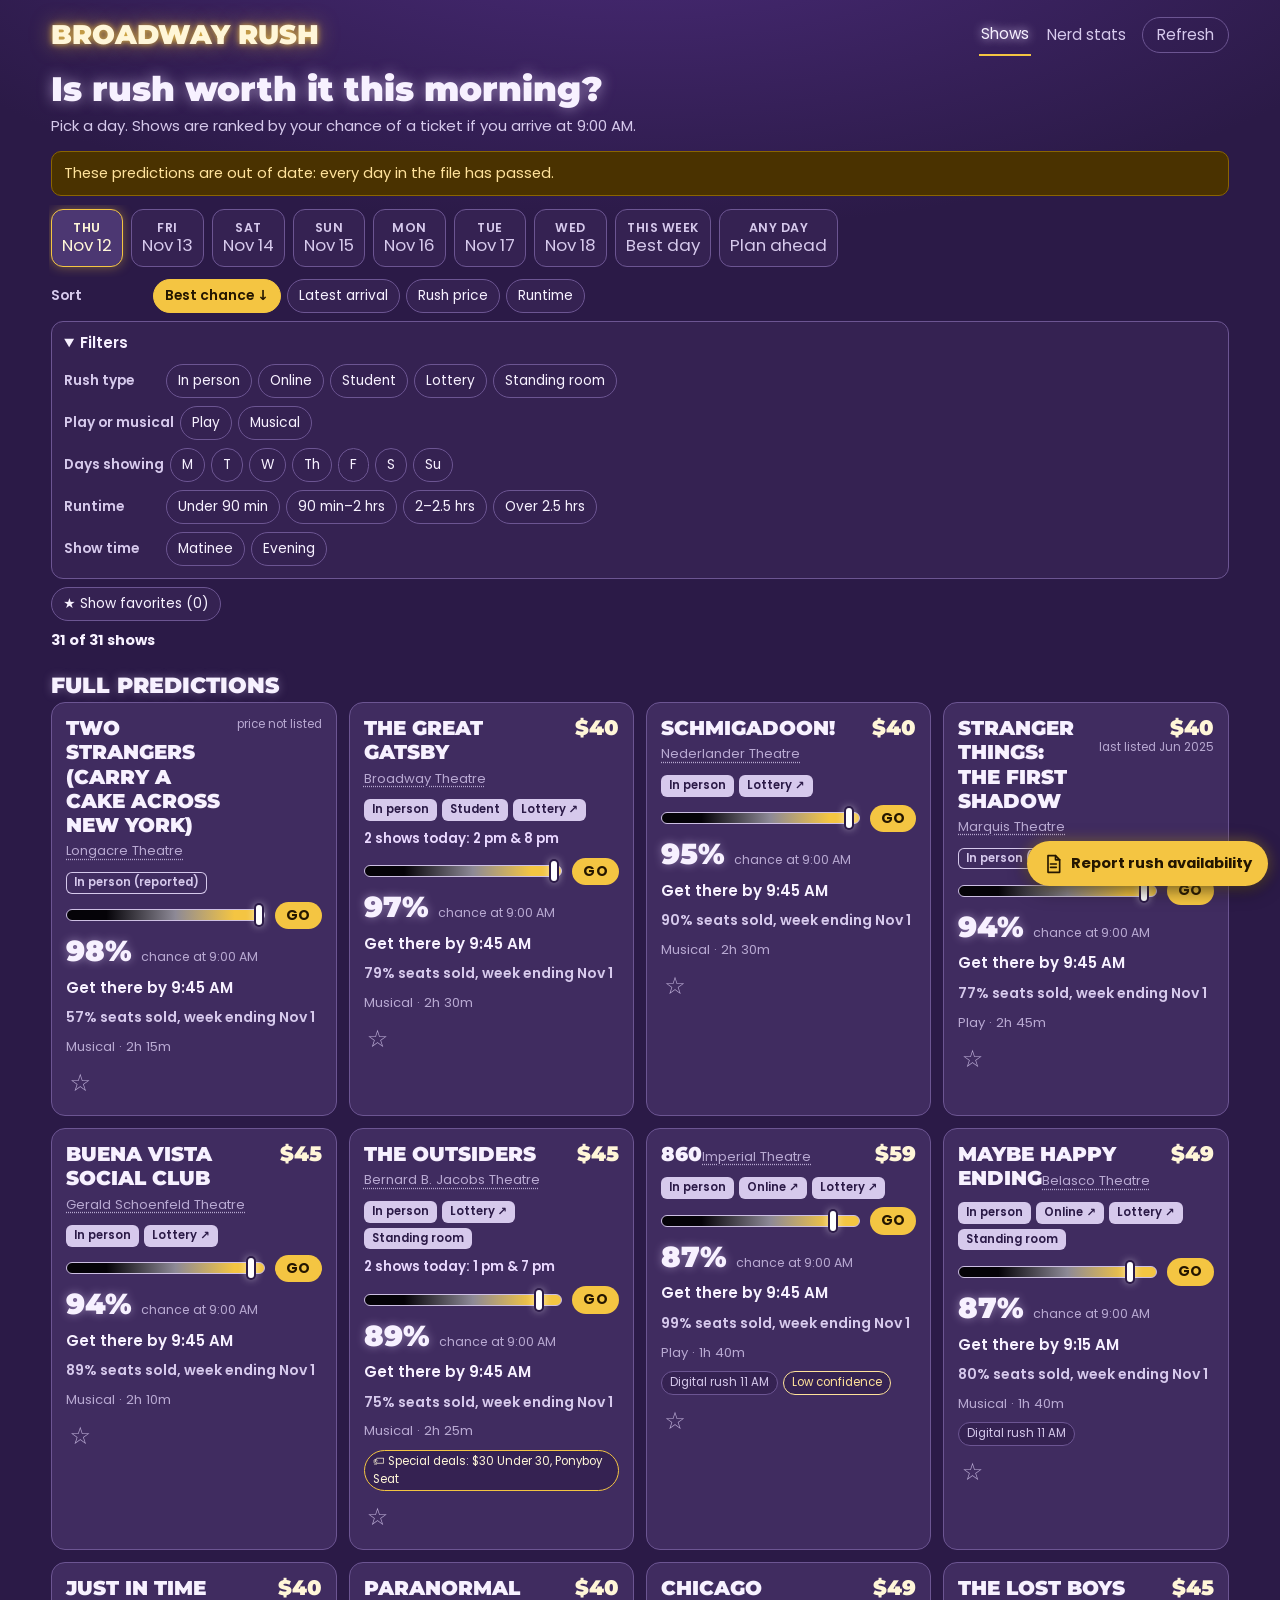
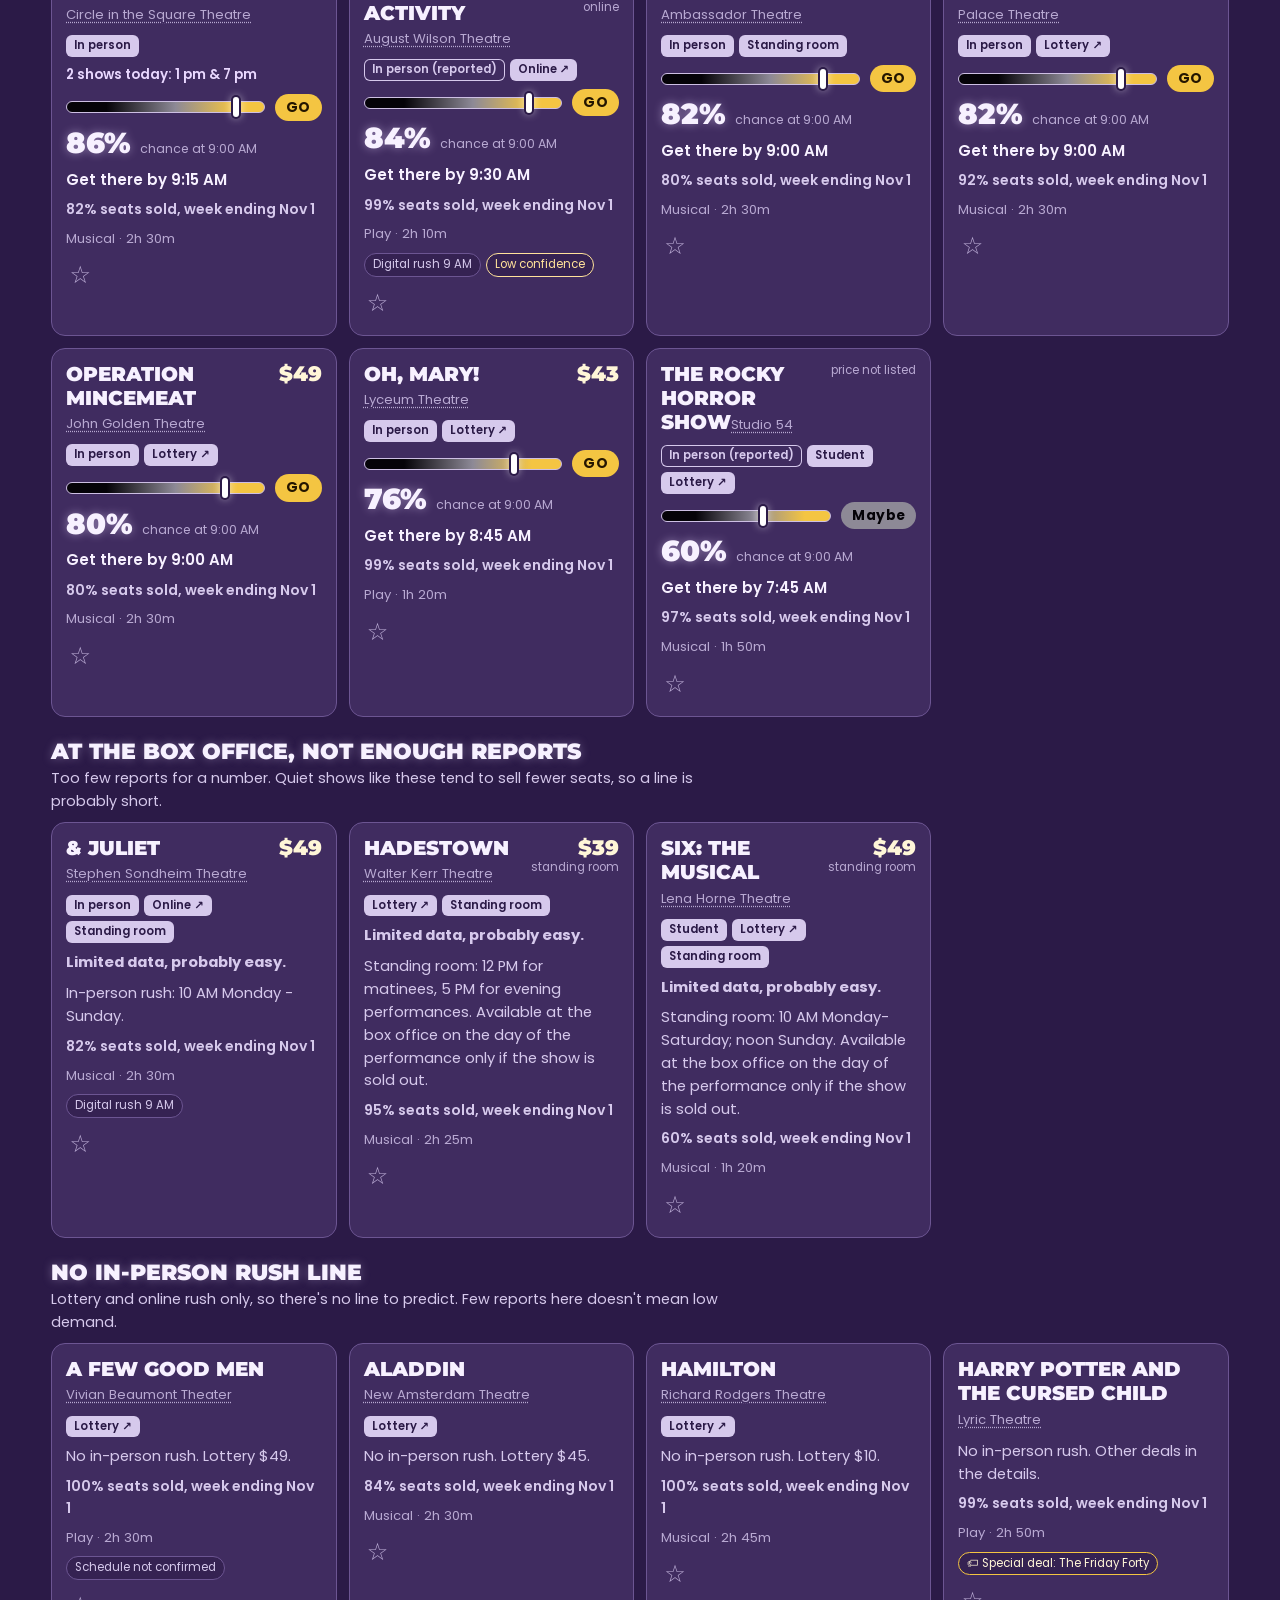
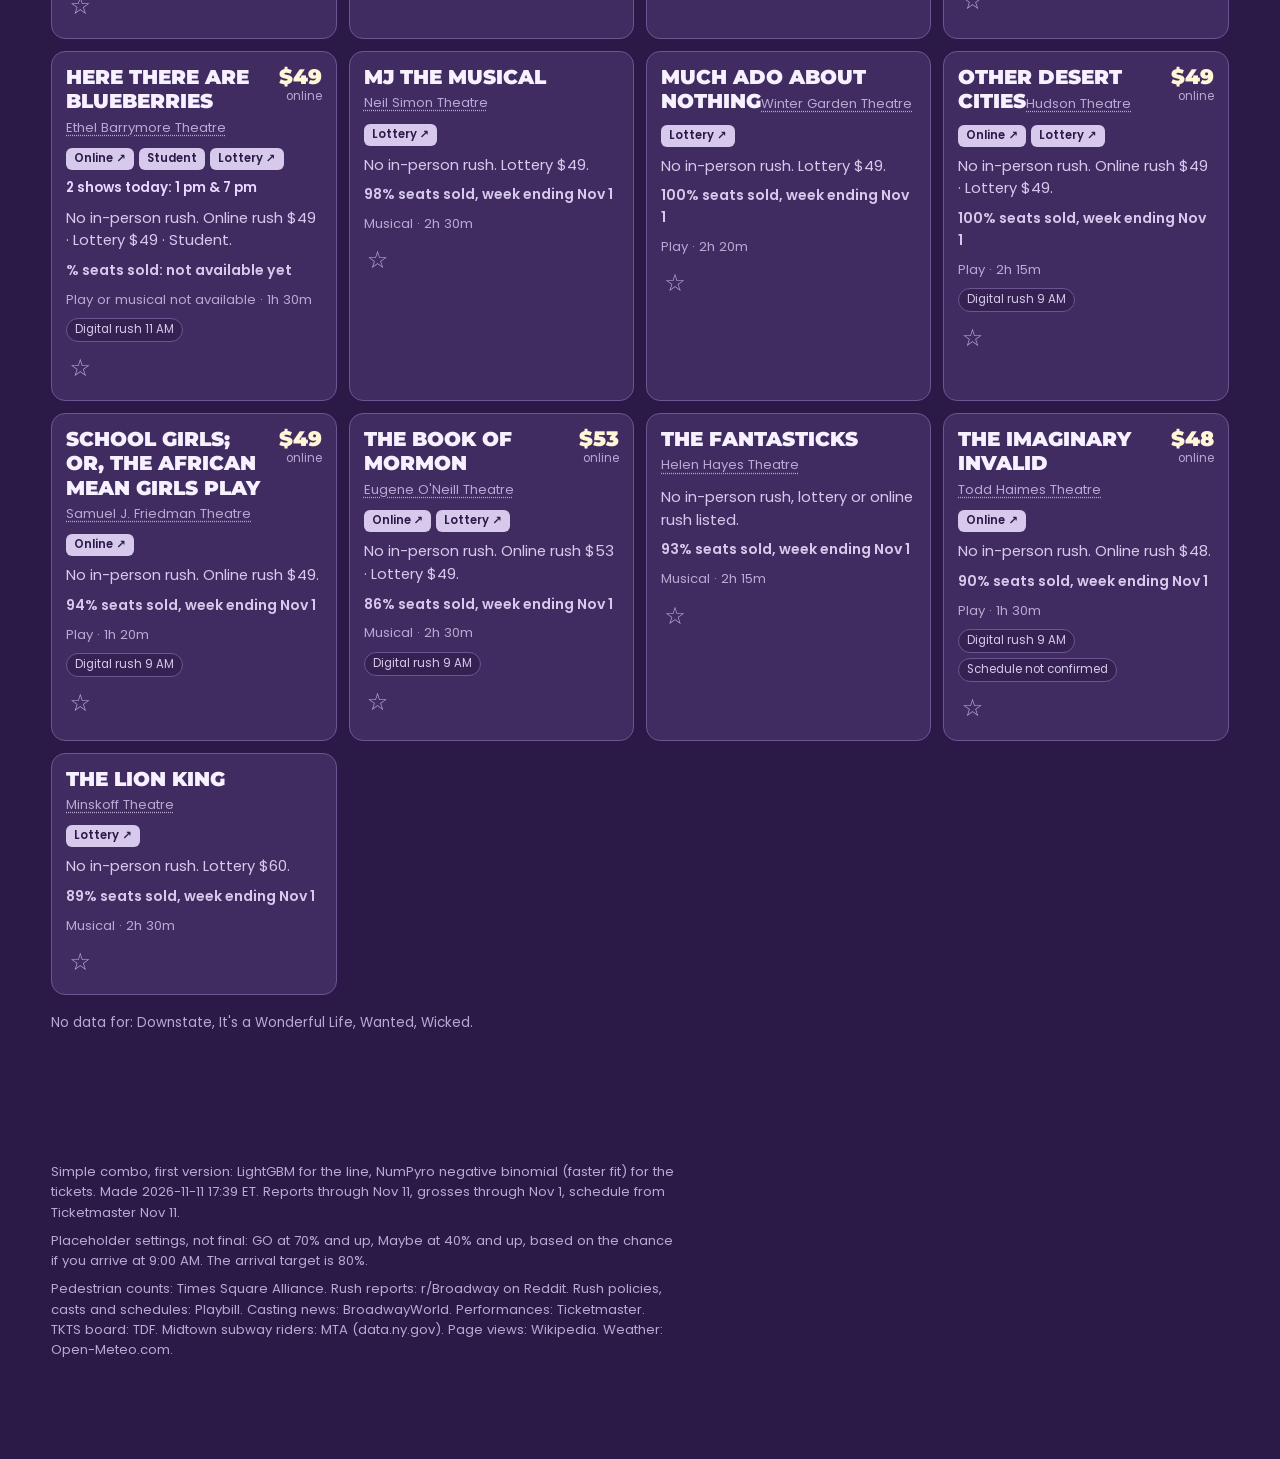
==== web/index.html @ 35b898cb "beginning final scrape (before submission)" ====
<!doctype html>
<html lang="en">
<head>
  <meta charset="utf-8">
  <meta name="viewport" content="width=device-width, initial-scale=1">
  <title>Broadway Rush</title>
  <meta name="description" content="Is it worth going to the box office this morning for rush, and which show gives you the best shot?">
  <meta name="theme-color" content="#1a0d2e">
  <link rel="icon" href="data:image/svg+xml,%3Csvg xmlns='http://www.w3.org/2000/svg' viewBox='0 0 32 32'%3E%3Crect width='32' height='32' rx='7' fill='%231a0d2e'/%3E%3Cpath d='M16 5l3.4 7 7.6 1-5.5 5.4 1.3 7.6-6.8-3.6L9.2 26l1.3-7.6L5 13l7.6-1z' fill='%23f4c542'/%3E%3C/svg%3E">
  <link rel="preconnect" href="https://fonts.googleapis.com">
  <link rel="preconnect" href="https://fonts.gstatic.com" crossorigin>
  <link rel="stylesheet" href="https://fonts.googleapis.com/css2?family=Montserrat:wght@900&family=Poppins:ital,wght@0,400;0,500;0,600;0,700;1,400&display=swap">
  <link rel="stylesheet" href="styles.css?v=20261112j">
</head>
<body>
  <header class="site-header">
    <a class="brand" href="#/">Broadway Rush</a>
    <nav class="site-nav" aria-label="Main">
      <a href="#/" data-nav="home">Shows</a>
      <a href="#/nerd-stats" data-nav="nerd-stats">Nerd stats</a>
      <button type="button" class="nav-button" id="open-refresh">Refresh</button>
    </nav>
  </header>

  <main id="app" tabindex="-1"><p class="loading">Loading predictions...</p></main>

  <footer class="site-footer" id="footer"></footer>

  <button type="button" class="report-fab" id="open-report">
    <svg viewBox="0 0 24 24" width="20" height="20" aria-hidden="true" fill="none" stroke="currentColor" stroke-width="2" stroke-linecap="round" stroke-linejoin="round"><path d="M6 2h9l5 5v15H6z"/><path d="M15 2v5h5"/><path d="M9 12h7M9 16h7"/></svg>
    <span>Report rush availability</span>
  </button>

  <dialog id="modal" aria-labelledby="modal-title"></dialog>
  <div class="tooltip" id="tooltip" role="status" hidden></div>
  <script src="app.js?v=20261117a"></script>
</body>
</html>
---- web/styles.css ----
/* Look: SPEC 2.4. Deep purple, glowing light text, at least 7/8 of the screen wide. Montserrat Black (weight 900, all caps,
   SPEC 2.8 N1) for the logo, headings, show names and big numbers; Poppins for everything else. */
:root {
  color-scheme: dark;
  --bg: #2b1a47;
  --bg-2: #352252;
  --card: #402c60;
  --card-2: #4c3772;
  --field: #221439;
  --line: #6c5592;
  --ink: #f7f1ff;
  --ink-2: #d6c9ec;
  --ink-3: #b8a9d2;
  --glow: #e9d8ff;
  --warm: #fff6d8;
  --gold: #f4c542;
  --gray: #8d8996;
  --black: #050308;
  --on-gold: #241600;
  --warn-bg: #4a3200;
  --warn-ink: #ffe29a;
  --warn-line: #8a6500;
  --series-1: #f0b829; /* brightened 2026-11-12 (was #b98a0c) */
  --series-2: #2f9fc0;
  --series-2-light: #6fc6de;
  --radius: 14px;
  --page-width: 92%; /* never under 7/8 of the screen */
  --font-display: Montserrat, "Arial Black", "Segoe UI Black", sans-serif;
  --font-body: Poppins, "Segoe UI", system-ui, -apple-system, sans-serif;
}

* { box-sizing: border-box; }
html { -webkit-text-size-adjust: 100%; }
body {
  margin: 0;
  background: radial-gradient(1200px 500px at 50% -120px, #4c2c7c 0%, var(--bg) 70%) no-repeat, var(--bg);
  color: var(--ink);
  font: 15px/1.55 var(--font-body);
  min-height: 100vh;
  overflow-x: hidden;
}
a { color: var(--glow); }
h1, h2, h3, h4 { font-family: var(--font-display); line-height: 1.15; margin: 0; font-weight: 900; letter-spacing: 0; text-transform: uppercase; color: var(--ink); }
/* Page headlines in sentence case (Rachel 2026-11-12); show names stay in caps. */
h1.sentence { text-transform: none; }
h1 { font-size: 2.1rem; text-shadow: 0 0 14px rgba(233, 216, 255, .55); }
h2 { font-size: 1.4rem; text-shadow: 0 0 10px rgba(233, 216, 255, .35); }
h3 { font-size: 1.12rem; }
h4 { font-size: .95rem; }
p { margin: 0 0 .6em; max-width: 78ch; }
button, input, select, textarea { font: inherit; }
:focus-visible { outline: 2px solid var(--gold); outline-offset: 2px; }

.site-header, main, .site-footer { width: var(--page-width); margin-left: auto; margin-right: auto; }
.site-header {
  display: flex; flex-wrap: wrap; align-items: center; justify-content: space-between; gap: 6px 16px;
  padding: 14px 0 10px;
}
.brand {
  font-family: var(--font-display); font-size: 1.7rem; font-weight: 900; letter-spacing: 0; text-transform: uppercase; line-height: 1;
  color: var(--warm); text-decoration: none;
  text-shadow: 0 0 6px rgba(244, 197, 66, .9), 0 0 20px rgba(244, 197, 66, .55);
}
.site-nav { display: flex; align-items: center; gap: 4px 14px; flex-wrap: wrap; }
.site-nav a { color: var(--ink-2); text-decoration: none; padding: 8px 2px; font-size: .95rem; }
.site-nav a[aria-current="page"] { color: var(--ink); text-shadow: 0 0 10px var(--glow); border-bottom: 2px solid var(--gold); }
.nav-button {
  background: transparent; color: var(--ink-2); border: 1px solid var(--line); border-radius: 999px; padding: 5px 14px; cursor: pointer;
  font-size: .95rem; min-height: 36px;
}
.nav-button:hover { color: var(--ink); border-color: var(--ink-3); }

main { padding: 4px 0 120px; }
main:focus { outline: none; }
.loading { color: var(--ink-2); padding: 40px 0; }
.lede { color: var(--ink-2); margin: 6px 0 14px; }

/* Day picker */
.day-picker { display: flex; gap: 8px; overflow-x: auto; padding: 4px 2px 10px; margin: 0 -2px; scrollbar-width: thin; }
.day-chip {
  flex: 0 0 auto; min-width: 66px; min-height: 58px; padding: 7px 10px; border-radius: 12px; cursor: pointer; text-align: center;
  background: var(--bg-2); color: var(--ink-2); border: 1px solid var(--line); line-height: 1.2;
}
.day-chip b { display: block; font-size: .78rem; font-weight: 600; letter-spacing: .04em; text-transform: uppercase; }
.day-chip span { font-size: 1.05rem; }
.day-chip:hover { border-color: var(--ink-3); }
.day-chip[aria-pressed="true"] { background: var(--card-2); color: var(--warm); border-color: var(--gold); box-shadow: 0 0 12px rgba(244, 197, 66, .4); }

/* Sort and filters */
.controls { display: grid; gap: 8px; margin: 2px 0 12px; }
.control-row { display: flex; flex-wrap: wrap; align-items: center; gap: 6px; }
.control-name { font-weight: 600; font-size: .86rem; color: var(--ink-2); min-width: 96px; }
.chip {
  border: 1px solid var(--line); background: var(--bg-2); color: var(--ink); border-radius: 999px; padding: 4px 11px; min-height: 34px; cursor: pointer; font-size: .86rem;
}
.chip:hover:not(:disabled) { border-color: var(--ink-3); }
.chip[aria-pressed="true"] { background: var(--gold); color: var(--on-gold); border-color: var(--gold); font-weight: 600; }
.chip:disabled { opacity: .55; cursor: not-allowed; border-style: dashed; }
.control-note { color: var(--ink-2); font-size: .8rem; }
.filters { background: var(--bg-2); border: 1px solid var(--line); border-radius: 12px; padding: 4px 12px; }
.filters summary { cursor: pointer; font-weight: 600; min-height: 34px; padding: 5px 0; color: var(--ink); }
.filters[open] summary { margin-bottom: 4px; }
.filter-body { display: grid; gap: 8px; padding-bottom: 8px; }
.filters .control-name, .filters .control-note { color: var(--ink-2); }
.result-line { display: flex; flex-wrap: wrap; align-items: center; gap: 4px 12px; color: var(--ink-2); font-size: .9rem; }
.result-line b { color: var(--ink); }
.clear-all { background: none; border: 0; color: var(--ink); text-decoration: underline; cursor: pointer; padding: 4px; min-height: 30px; font-size: .9rem; }
.toggle { display: inline-flex; align-items: center; gap: 8px; cursor: pointer; font-size: .92rem; color: var(--ink); min-height: 36px; }
.toggle input { width: 18px; height: 18px; accent-color: var(--gold); }

/* Tiles */
.group-title { margin: 22px 0 3px; }
.group-note { color: var(--ink-2); font-size: .9rem; margin: 0 0 10px; }
.tiles { display: grid; grid-template-columns: repeat(auto-fill, minmax(min(270px, 100%), 1fr)); gap: 12px; }
.tile {
  position: relative; display: flex; flex-direction: column; gap: 8px; padding: 14px; border-radius: var(--radius);
  background: var(--card); border: 1px solid var(--line); min-width: 0;
}
.tile:hover { border-color: var(--ink-3); background: var(--card-2); }
.tile-top { display: flex; justify-content: space-between; gap: 10px; align-items: flex-start; }
.tile-name { min-width: 0; }
.tile-link { color: var(--ink); text-decoration: none; font-family: var(--font-display); font-weight: 900; letter-spacing: 0; text-transform: uppercase; font-size: 1.22rem; line-height: 1.15; overflow-wrap: break-word; }
.tile-link::after { content: ""; position: absolute; inset: 0; border-radius: var(--radius); }
.tile-link:focus-visible { outline: none; }
.tile-link:focus-visible::after { outline: 2px solid var(--gold); outline-offset: 2px; }
.theater { display: block; color: var(--ink-3); font-size: .82rem; margin-top: 1px; }
.price { font-family: var(--font-display); font-weight: 900; letter-spacing: 0; text-transform: uppercase; color: var(--warm); white-space: nowrap; font-size: 1.3rem; line-height: 1.1; text-align: right; }
.price small { display: block; font-family: var(--font-body); letter-spacing: 0; text-transform: none; font-weight: 400; color: var(--ink-3); font-size: .72rem; line-height: 1.3; }
.fav {
  position: relative; z-index: 1; align-self: flex-start; background: none; border: 0; padding: 0 4px; margin-left: -4px;
  min-width: 36px; min-height: 36px; font-size: 1.5rem; line-height: 1; color: var(--ink-3); cursor: pointer;
}
.fav:hover { color: var(--warm); }
.fav[aria-pressed="true"] { color: var(--gold); }
.stats { display: flex; justify-content: space-between; gap: 10px; align-items: baseline; flex-wrap: wrap; }
.chance { font-family: var(--font-display); font-size: 1.8rem; line-height: 1; font-weight: 900; letter-spacing: 0; text-transform: uppercase; color: var(--ink); text-shadow: 0 0 10px rgba(233, 216, 255, .45); }
.chance small { font-family: var(--font-body); letter-spacing: 0; text-transform: none; font-size: .78rem; font-weight: 400; color: var(--ink-3); text-shadow: none; }
.arrival { font-weight: 600; color: var(--ink); }
.badges { display: flex; flex-wrap: wrap; gap: 5px; }
.badge { font-size: .72rem; padding: 2px 8px; border-radius: 999px; background: var(--bg-2); border: 1px solid var(--line); color: var(--ink-2); }
.badge.low { border-color: var(--warn-ink); color: var(--warn-ink); }
.rush-label { font-size: .72rem; font-weight: 600; padding: 2px 8px; border-radius: 6px; background: var(--ink-2); color: var(--bg); }
.rush-label.reported { background: transparent; color: var(--ink-2); box-shadow: inset 0 0 0 1px var(--ink-2); }
.simple-line { color: var(--ink-2); font-size: .92rem; }
.facts-line { color: var(--ink-3); font-size: .82rem; }
.seats { color: var(--ink-2); font-size: .88rem; font-weight: 600; }
.check-back { color: var(--ink-2); font-size: .88rem; font-style: italic; }

/* Links out: theater to Google Maps (N2), lottery and online rush (N4). They sit above the tile's whole-card link. */
.theater-link { position: relative; z-index: 1; color: var(--ink-3); text-decoration: underline dotted; text-underline-offset: 3px; align-self: flex-start; }
.theater-link:hover { color: var(--ink); text-decoration-style: solid; }
.tile .theater-link { display: inline-block; padding: 2px 0; }
.head-theater { color: inherit; }
a.rush-link { position: relative; z-index: 1; text-decoration: none; }
a.rush-link:hover { background: var(--warm); }
a.rush-link.reported:hover { background: var(--bg-2); }
.link-line { margin: 4px 0 0; font-size: .9rem; color: var(--ink-2); }
.out-link { color: var(--warm); font-weight: 600; }
/* Typical ticket crossed out next to the rush price (N3) */
/* Special deals (N10) and two-show days (N8) */
.badge.deal { border-color: var(--gold); color: var(--warm); }
.deal-row + .deal-row { margin-top: 10px; }
.two-show { font-size: .84rem; font-weight: 600; color: var(--glow); }
.two-show + .two-show { font-weight: 400; color: var(--ink-2); margin-top: -6px; }
.two-show-note { font-size: .84rem; color: var(--ink-2); margin: 4px 0 2px; }
.two-mark { font-size: .6rem; margin-left: 1px; }
.strip-day small.strip-two { color: var(--glow); font-size: .62rem; }
.showtime-section { margin-top: 18px; padding-top: 4px; border-top: 1px solid var(--line); }
.showtime-section:first-child { border-top: 0; }
.showtime-title { font-size: 1.6rem; margin: 14px 0 2px; color: var(--warm); text-shadow: 0 0 10px rgba(244, 197, 66, .45); }
.showtime-count { font-family: var(--font-body); font-weight: 400; text-transform: none; font-size: .9rem; color: var(--ink-3); text-shadow: none; }
.showtime-section h3.group-title { margin-top: 14px; }

/* High-profile stars (N5): label, leaving badge, Key appeals */
.badge.leaving { border-color: var(--gold); background: var(--warn-bg); color: var(--warn-ink); font-weight: 600; }
.appeal + .appeal { margin-top: 10px; }
.appeal-role { font-family: var(--font-body); font-weight: 400; text-transform: none; color: var(--ink-2); font-size: .9rem; }
.appeal.soon h3 { color: var(--warm); }
.appeal-soon { color: var(--warn-ink); font-weight: 600; font-size: .9rem; margin: 2px 0 0; }

/* Unusual box office opening (noon on Sundays): asterisk on the time, note under the picker (SPEC 2.2b) */
.open-mark { color: var(--gold); font-weight: 700; margin-left: 1px; }
.open-note { color: var(--ink-2); font-size: .86rem; margin: 0 0 10px; max-width: none; }
.open-note .open-mark { margin: 0; }

/* This week view (SPEC 2.2b) */
.strip-holder { margin: 2px 0 6px; }
.strip-title { font-size: 1.3rem; margin: 4px 0 6px; }
.week-strip { display: grid; grid-template-columns: repeat(7, minmax(0, 1fr)); gap: 6px; margin-bottom: 8px; }
.strip-day {
  display: grid; justify-items: center; gap: 1px; padding: 7px 2px 8px; border-radius: 12px; text-decoration: none; text-align: center; min-width: 0;
  background: var(--bg-2); color: var(--ink-2); border: 1px solid var(--line); line-height: 1.15;
}
.strip-day:hover { border-color: var(--ink-3); }
.strip-day b { font-size: .74rem; font-weight: 600; letter-spacing: .04em; text-transform: uppercase; color: var(--ink); }
.strip-date { font-size: .74rem; color: var(--ink-3); }
.strip-num { font-family: var(--font-display); font-weight: 900; text-transform: uppercase; font-size: 1.45rem; line-height: 1; color: var(--ink); margin-top: 2px; }
.strip-day small { font-size: .68rem; color: var(--ink-3); }
.strip-day.best { background: var(--card-2); border-color: var(--gold); box-shadow: 0 0 12px rgba(244, 197, 66, .4); }
.strip-day.best .strip-num { color: var(--warm); text-shadow: 0 0 10px rgba(244, 197, 66, .55); }
.strip-day.off { opacity: .55; }
.tiles.week-tiles { grid-template-columns: repeat(auto-fill, minmax(min(320px, 100%), 1fr)); }
.best-day { display: flex; flex-wrap: wrap; align-items: baseline; gap: 2px 8px; }
.best-label { font-size: .74rem; font-weight: 600; letter-spacing: .05em; text-transform: uppercase; color: var(--ink-3); }
.best-when { font-weight: 600; color: var(--warm); }
.week-row { position: relative; z-index: 1; display: grid; grid-template-columns: repeat(7, minmax(0, 1fr)); gap: 3px; }
.week-cell {
  display: grid; justify-items: center; gap: 1px; padding: 4px 0 5px; border-radius: 7px; text-decoration: none; min-width: 0;
  font-variant-numeric: tabular-nums; line-height: 1.15; border: 1px solid transparent;
}
.week-cell-day { font-size: .66rem; font-weight: 600; letter-spacing: .03em; text-transform: uppercase; }
.week-cell-val { font-size: .74rem; font-weight: 600; white-space: nowrap; }
.week-cell.dark, .week-cell.off { color: var(--ink-3); background: var(--bg-2); }
.week-cell.dark .week-cell-val, .week-cell.off .week-cell-val { font-weight: 400; }
.week-cell.tone-GO { background: var(--gold); color: var(--on-gold); }
.week-cell.tone-Maybe { background: var(--gray); color: var(--black); }
.week-cell.tone-Stay { background: var(--black); color: #fff; border-color: #cdbfe3; }
.week-cell .open-mark { color: inherit; }
.week-cell.best { outline: 2px solid var(--glow); outline-offset: 1px; box-shadow: 0 0 10px rgba(233, 216, 255, .6); }
a.week-cell:hover { filter: brightness(1.12); }

/* Worth-it bar: black to gray to gold, with a light outline so the black end shows on the dark purple */
.worth { display: flex; align-items: center; gap: 10px; }
.worth-track {
  position: relative; flex: 1; height: 12px; border-radius: 999px; border: 1px solid #cdbfe3; min-width: 60px;
  background: linear-gradient(90deg, var(--black) 0%, var(--black) 20%, var(--gray) 55%, var(--gold) 85%, var(--gold) 100%);
}
.worth-marker {
  position: absolute; top: -5px; width: 6px; height: 20px; margin-left: -3px; border-radius: 3px; background: #fff;
  box-shadow: 0 0 0 2px var(--bg), 0 0 10px #fff;
}
.verdict { font-weight: 700; font-size: .86rem; letter-spacing: .03em; padding: 2px 10px; border-radius: 999px; white-space: nowrap; border: 1px solid transparent; }
.verdict-GO { background: var(--gold); color: var(--on-gold); }
.verdict-Maybe { background: var(--gray); color: var(--black); }
.verdict-Stay { background: var(--black); color: #fff; border-color: #cdbfe3; }

/* Details */
.back { display: inline-block; padding: 8px 0; color: var(--ink-2); text-decoration: none; }
.back:hover { color: var(--ink); }
.detail-head { display: flex; justify-content: space-between; gap: 14px; align-items: flex-start; flex-wrap: wrap; margin-bottom: 12px; }
.detail-head .muted { color: var(--ink-2); }
.detail-grid { display: grid; grid-template-columns: minmax(0, 1fr); gap: 12px; }
@media (min-width: 860px) { .detail-grid { grid-template-columns: minmax(0, 3fr) minmax(0, 2fr); align-items: start; } }
.col { display: grid; gap: 12px; min-width: 0; }
.panel { background: var(--card); border: 1px solid var(--line); border-radius: var(--radius); padding: 16px; min-width: 0; }
.panel h2 { margin-bottom: 8px; }
.statement { font-size: 1.22rem; line-height: 1.4; margin: 0 0 8px; }
.statement b { font-family: var(--font-display); font-weight: 900; font-size: 1.08em; letter-spacing: 0; text-transform: uppercase; line-height: 1; color: var(--warm); text-shadow: 0 0 10px rgba(244, 197, 66, .55); }
.muted { color: var(--ink-3); font-size: .88rem; }
.link-button {
  background: var(--bg-2); color: var(--ink); border: 1px solid var(--line); border-radius: 10px; padding: 8px 14px; cursor: pointer; min-height: 40px;
}
.link-button:hover { border-color: var(--ink-3); }
.slider-wrap { margin-top: 10px; }
.slider-wrap input[type="range"] { width: 100%; accent-color: var(--gold); height: 32px; }
.reasons { margin: 4px 0 8px; padding-left: 20px; max-width: 78ch; }
.reasons li { margin: 3px 0; }
.not-available { color: var(--ink-3); font-style: italic; }
.fact-list { display: grid; grid-template-columns: max-content minmax(0, 1fr); gap: 3px 14px; margin: 0; }
.fact-list dt { color: var(--ink-3); font-size: .88rem; }
.fact-list dd { margin: 0; }

/* Charts and tables */
.chart { position: relative; width: 100%; }
.chart svg { display: block; width: 100%; overflow: visible; touch-action: pan-y; }
.chart text { fill: var(--ink-3); font-size: 12px; }
.chart .value-label { fill: var(--ink); font-weight: 600; }
.chart .axis-title { fill: var(--ink-2); font-size: 11.5px; font-weight: 500; }
.legend { display: flex; flex-wrap: wrap; gap: 4px 16px; font-size: .85rem; color: var(--ink-2); margin: 2px 0 8px; }
.legend i { display: inline-block; width: 18px; height: 0; border-top: 2px solid; vertical-align: middle; margin-right: 6px; }
.legend i.dot { width: 12px; height: 12px; border: 0; border-radius: 50%; vertical-align: -1px; }
.legend i.dot.rush { background: var(--gold); }
.legend i.dot.typical { background: transparent; box-shadow: inset 0 0 0 2px var(--series-2-light); }
.legend i.dot.bar-a { background: var(--series-1); border-radius: 3px; }
.legend i.dot.bar-gray { background: var(--gray); border-radius: 3px; }
.tooltip {
  position: fixed; z-index: 30; pointer-events: none; background: #0f0719; border: 1px solid var(--line); border-radius: 8px;
  padding: 7px 10px; font-size: .84rem; max-width: 240px; box-shadow: 0 6px 18px rgba(0, 0, 0, .5);
}
.tooltip strong { display: block; color: var(--ink); }
.tooltip .tip-row { color: var(--ink-3); }
.table-wrap { overflow-x: auto; margin-top: 8px; }
table { border-collapse: collapse; width: 100%; font-size: .9rem; }
th, td { padding: 7px 10px; border-bottom: 1px solid var(--line); text-align: right; white-space: nowrap; }
th:first-child, td:first-child { text-align: left; white-space: normal; min-width: 130px; }
thead th { color: var(--ink-3); font-weight: 600; font-size: .8rem; vertical-align: bottom; white-space: normal; }
td.best { font-weight: 700; color: var(--gold); }
details summary { cursor: pointer; color: var(--ink-2); min-height: 32px; padding: 4px 0; }

.stat-row { display: grid; grid-template-columns: repeat(auto-fit, minmax(150px, 1fr)); gap: 10px; margin: 8px 0; }
.stat { background: var(--bg-2); border-radius: 10px; padding: 10px 12px; min-width: 0; }
.stat b { display: block; font-family: var(--font-display); font-weight: 900; letter-spacing: 0; text-transform: uppercase; font-size: 1.6rem; line-height: 1.15; }
.stat span { color: var(--ink-3); font-size: .82rem; }
.accuracy-grid { display: grid; gap: 12px; margin-top: 12px; grid-template-columns: repeat(auto-fit, minmax(min(520px, 100%), 1fr)); align-items: start; }
.panel.wide { grid-column: 1 / -1; }
.panel h3 { margin-bottom: 6px; }
.panel h4 { margin: 12px 0 2px; }
.numbers { margin-top: 6px; }

/* Nerd stats */
.ns-nav { position: sticky; top: 0; z-index: 10; display: flex; gap: 6px; overflow-x: auto; padding: 8px 0; background: var(--bg); scrollbar-width: thin; }
.ns-nav .chip { flex: 0 0 auto; }
.ns-section { margin-top: 26px; scroll-margin-top: 58px; }
.ns-section > .lede { margin-bottom: 0; }
.ns-section .accuracy-grid { display: flex; flex-direction: column; align-items: stretch; gap: 8px; margin-top: 10px; max-width: 900px; }
/* FAQ-style charts (2026-11-12): one closed question per row; click to open. */
.faq { padding: 0; }
.faq > summary { list-style: none; cursor: pointer; display: flex; align-items: center; justify-content: space-between; gap: 12px; padding: 14px 16px; min-height: 48px; }
.faq > summary::-webkit-details-marker { display: none; }
.faq > summary h3 { margin: 0; font-size: 1rem; }
.faq > summary::after { content: "+"; font: 400 1.5rem/1 var(--font-body); color: var(--gold); flex: 0 0 auto; }
.faq > summary::after { transition: transform .15s; }
.faq[open] > summary::after { transform: rotate(45deg); }
.faq > summary:hover { background: var(--card-2); border-radius: var(--radius); }
.faq[open] > summary:hover { border-radius: var(--radius) var(--radius) 0 0; }
.faq > summary:focus-visible { outline: 2px solid var(--gold); outline-offset: 2px; border-radius: var(--radius); }
.faq-body { padding: 0 16px 16px; max-width: 900px; }
.ns-section .accuracy-grid > .panel { margin-bottom: 0; }
.ns-section .accuracy-grid > .panel.wide { column-span: all; }

/* Bars made of plain elements */
.bars { display: grid; gap: 7px; margin-top: 4px; }
.bar-row { display: grid; grid-template-columns: minmax(0, 38%) minmax(0, 1fr) 3.4em; gap: 8px; align-items: center; }
.bar-label { font-size: .84rem; line-height: 1.25; min-width: 0; overflow-wrap: anywhere; }
.bar-label small { display: block; color: var(--ink-3); font-size: .74rem; }
.show-name { font-family: var(--font-display); font-weight: 900; font-size: .84rem; letter-spacing: 0; text-transform: uppercase; line-height: 1.15; }
.bar-track { position: relative; height: 12px; }
.bar-track i { display: block; height: 100%; border-radius: 0 4px 4px 0; background: var(--series-1); }
.tone-gold .bar-track i { background: var(--gold); }
.tone-gray .bar-track i { background: var(--gray); }
.bar-track.has-ref::after { content: ""; position: absolute; left: var(--ref); top: -4px; bottom: -4px; border-left: 1px dotted var(--ink-2); }
.bar-label.show-name, .dumb-row .show-name { font-size: .74rem; overflow-wrap: normal; word-break: normal; hyphens: manual; }
.bar-value { text-align: right; font-size: .84rem; font-weight: 600; font-variant-numeric: tabular-nums; }

/* Show page: busiest days */
.day-bars { display: grid; grid-template-columns: repeat(7, minmax(0, 1fr)); gap: 6px; margin-top: 6px; }
.day-bar { display: grid; grid-template-rows: auto 90px auto; justify-items: center; gap: 4px; min-width: 0; }
.day-val { font-size: .84rem; font-weight: 600; }
.day-track { position: relative; width: 100%; max-width: 34px; height: 90px; }
.day-track i { position: absolute; left: 0; right: 0; bottom: 0; background: var(--gray); border-radius: 4px 4px 0 0; }
.day-name { font-size: .76rem; color: var(--ink-3); }
.day-bar.picked .day-track i { background: var(--gold); box-shadow: 0 0 10px rgba(244, 197, 66, .5); }
.day-bar.picked .day-val, .day-bar.picked .day-name { color: var(--warm); font-weight: 700; }

/* Show-by-day grid. One hue: the brighter the gold, the longer the line. */
.heat { table-layout: fixed; min-width: 300px; }
.heat th, .heat td { padding: 0; text-align: center; border: 2px solid var(--card); white-space: normal; }
.heat thead th { padding: 2px 0 4px; }
.heat th:first-child { width: 36%; min-width: 0; text-align: left; padding: 3px 6px 3px 0; }
.heat tbody th { color: var(--ink); }
.heat td { height: 30px; font-size: .84rem; font-weight: 600; font-variant-numeric: tabular-nums; border-radius: 6px; }
.heat td:first-child { min-width: 0; }
.heat-0 { color: var(--ink-3); background: transparent; }
.heat td.heat-0 { font-weight: 400; }
.heat-1 { background: color-mix(in srgb, var(--gold) 10%, var(--card)); color: var(--ink); }
.heat-2 { background: color-mix(in srgb, var(--gold) 24%, var(--card)); color: var(--ink); }
.heat-3 { background: color-mix(in srgb, var(--gold) 40%, var(--card)); color: var(--ink); }
.heat-4 { background: color-mix(in srgb, var(--gold) 66%, var(--card)); color: var(--on-gold); }
.heat-5 { background: var(--gold); color: var(--on-gold); }
.heat-key { display: flex; flex-wrap: wrap; gap: 4px 12px; font-size: .8rem; color: var(--ink-2); margin: 2px 0 6px; }
.heat-key i { display: inline-block; width: 16px; height: 12px; border-radius: 3px; margin-right: 5px; vertical-align: -1px; }

/* Model vs. ground truth */
.method-toggle { margin: 2px 0 8px; }
.browse-filters { margin-top: 8px; gap: 8px 14px; }
.ns-select { display: inline-flex; align-items: center; gap: 6px; font-size: .84rem; color: var(--ink-2); }
.ns-select select { max-width: 210px; min-height: 36px; padding: 4px 8px; border-radius: 8px; border: 1px solid var(--line); background: var(--field); color: var(--ink); }
.browse-count { margin: 8px 0 0; }
.browse td { font-variant-numeric: tabular-nums; white-space: normal; vertical-align: top; padding: 7px 6px; }
.browse th { padding: 7px 6px; }
.browse td:first-child { min-width: 0; }
.browse th:first-child { min-width: 0; }
.browse small { display: block; color: var(--ink-3); font-size: .74rem; line-height: 1.3; }
.browse .show-name { display: block; }
.browse-more { margin-top: 10px; }

/* Rush price against typical ticket */
.dumbbells { display: grid; gap: 5px; margin-top: 4px; }
.dumb-row { display: grid; grid-template-columns: minmax(0, 36%) minmax(0, 1fr) 3.1em; gap: 10px; align-items: center; }
.dumb-head { color: var(--ink-3); font-size: .74rem; }
.dumb-axis { position: relative; height: 16px; }
.dumb-axis span { position: absolute; transform: translateX(-50%); }
.dumb-axis span:first-child { transform: none; }
.dumb-save { text-align: right; font-size: .84rem; font-weight: 600; }
.dumb-head .dumb-save { font-size: .74rem; font-weight: 400; }
.dumb-track { position: relative; height: 16px; }
.dumb-link { position: absolute; top: 7px; height: 2px; background: var(--line); }
.dumb-dot { position: absolute; top: 3px; width: 10px; height: 10px; margin-left: -5px; border-radius: 50%; }
.dumb-dot.rush { background: var(--gold); }
.dumb-dot.typical { background: var(--card); box-shadow: inset 0 0 0 2px var(--series-2-light); }

.notice { background: var(--warn-bg); color: var(--warn-ink); border: 1px solid var(--warn-line); border-radius: 10px; padding: 10px 12px; font-size: .92rem; max-width: none; }
.notice.strong { font-weight: 700; }
.empty { color: var(--ink-2); padding: 18px; background: var(--card); border-radius: var(--radius); border: 1px dashed var(--line); max-width: none; }

.site-footer { padding: 0 0 90px; color: var(--ink-3); font-size: .82rem; }

/* Floating report button */
.report-fab {
  position: fixed; right: 12px; bottom: 14px; z-index: 20; display: inline-flex; align-items: center; gap: 8px;
  background: var(--gold); color: var(--on-gold); border: 0; border-radius: 999px; padding: 11px 16px; font-weight: 700; font-size: .92rem; cursor: pointer;
  box-shadow: 0 4px 18px rgba(0, 0, 0, .55), 0 0 14px rgba(244, 197, 66, .45); min-height: 44px;
}
.report-fab:hover { background: #ffd65f; }

/* Forms in the modal */
dialog {
  width: min(560px, calc(100vw - 24px)); max-height: calc(100dvh - 24px); padding: 0; color: var(--ink); background: var(--bg-2);
  border: 1px solid var(--line); border-radius: var(--radius); overflow: auto;
}
dialog::backdrop { background: rgba(8, 3, 16, .72); }
.modal-head { position: sticky; top: 0; z-index: 2; display: flex; justify-content: space-between; align-items: center; gap: 10px; padding: 12px 16px; background: var(--bg-2); border-bottom: 1px solid var(--line); }
.modal-body { padding: 14px 16px 18px; display: grid; gap: 12px; }
.close { background: transparent; color: var(--ink); border: 1px solid var(--line); border-radius: 10px; width: 40px; height: 40px; cursor: pointer; font-size: 1.2rem; flex: none; }
.not-connected { display: inline-block; align-self: start; justify-self: start; background: var(--warn-ink); color: #2a1c00; font-weight: 700; font-size: .78rem; letter-spacing: .05em; padding: 3px 10px; border-radius: 6px; text-transform: uppercase; }
.field { display: grid; gap: 4px; min-width: 0; }
.field label, .field legend { font-weight: 600; font-size: .92rem; padding: 0; color: var(--ink); }
.field .req { color: var(--gold); }
.field input, .field select, .field textarea {
  width: 100%; min-width: 0; min-height: 42px; padding: 8px 10px; border-radius: 8px; border: 1px solid var(--line); background: var(--field); color: var(--ink);
}
.field input::placeholder, .field textarea::placeholder { color: var(--ink-3); }
.field .help { color: var(--ink-3); font-size: .8rem; }
fieldset.field { border: 0; margin: 0; padding: 0; }
.radios { display: flex; flex-wrap: wrap; gap: 4px 16px; }
.radios label { display: inline-flex; align-items: center; gap: 6px; font-weight: 400; min-height: 32px; }
.radios input { width: 18px; height: 18px; min-height: 0; accent-color: var(--gold); }
.two { display: grid; grid-template-columns: repeat(auto-fit, minmax(170px, 1fr)); gap: 12px; }
.primary { background: var(--gold); color: var(--on-gold); font-weight: 700; border: 0; border-radius: 10px; padding: 11px 16px; cursor: pointer; min-height: 44px; }
.primary:hover { background: #ffd65f; }
.result { padding: 10px 12px; border-radius: 10px; background: var(--warn-bg); color: var(--warn-ink); border: 1px solid var(--warn-line); max-width: none; }
.error { color: #ffb4a8; font-size: .86rem; }

@media (max-width: 520px) {
  h1 { font-size: 1.75rem; }
  .brand { font-size: 1.4rem; }
  .report-fab span { font-size: .84rem; }
  .statement { font-size: 1.12rem; }
  .control-name { min-width: 100%; }
}
@media (prefers-reduced-motion: no-preference) {
  .tile, .day-chip { transition: background .12s; }
}
@media (forced-colors: active) {
  .worth-track { background: Canvas; border-color: CanvasText; }
  .worth-marker { background: Highlight; }
}

/* Cleaning funnel, slide style (2026-11-12): centered gold bars to scale, number inside, what was cut on the right. */
.funnel { display: grid; gap: 10px; margin-top: 10px; }
.funnel-row { display: grid; grid-template-columns: minmax(0, 30%) minmax(0, 1fr) minmax(0, 30%); gap: 14px; align-items: center; }
.funnel-label { text-align: right; font-size: .88rem; color: var(--ink-2); line-height: 1.25; }
.funnel-track { display: flex; justify-content: center; }
.funnel-bar { height: 34px; border-radius: 6px; background: linear-gradient(180deg, #ffe07a, var(--gold)); display: flex; align-items: center; justify-content: center; box-shadow: 0 0 12px rgba(244, 197, 66, .35); min-width: 4.2em; }
.funnel-bar span { font: 900 1rem/1 var(--font-display); color: var(--on-gold); white-space: nowrap; }
.funnel-cut { font-size: .78rem; color: var(--ink-3); line-height: 1.3; }
.funnel-cut b { color: var(--ink-2); font-weight: 600; }
.funnel-row.final .funnel-bar { height: 42px; box-shadow: 0 0 10px rgba(244, 197, 66, .9), 0 0 26px rgba(244, 197, 66, .5); }
.funnel-row.final .funnel-label { color: var(--warm); font-weight: 600; }
@media (max-width: 640px) {
  .funnel-row { grid-template-columns: 1fr; gap: 4px; }
  .funnel-label { text-align: left; }
  .funnel-track { justify-content: flex-start; }
}
.no-data { margin-top: 18px; font-size: .84rem; }
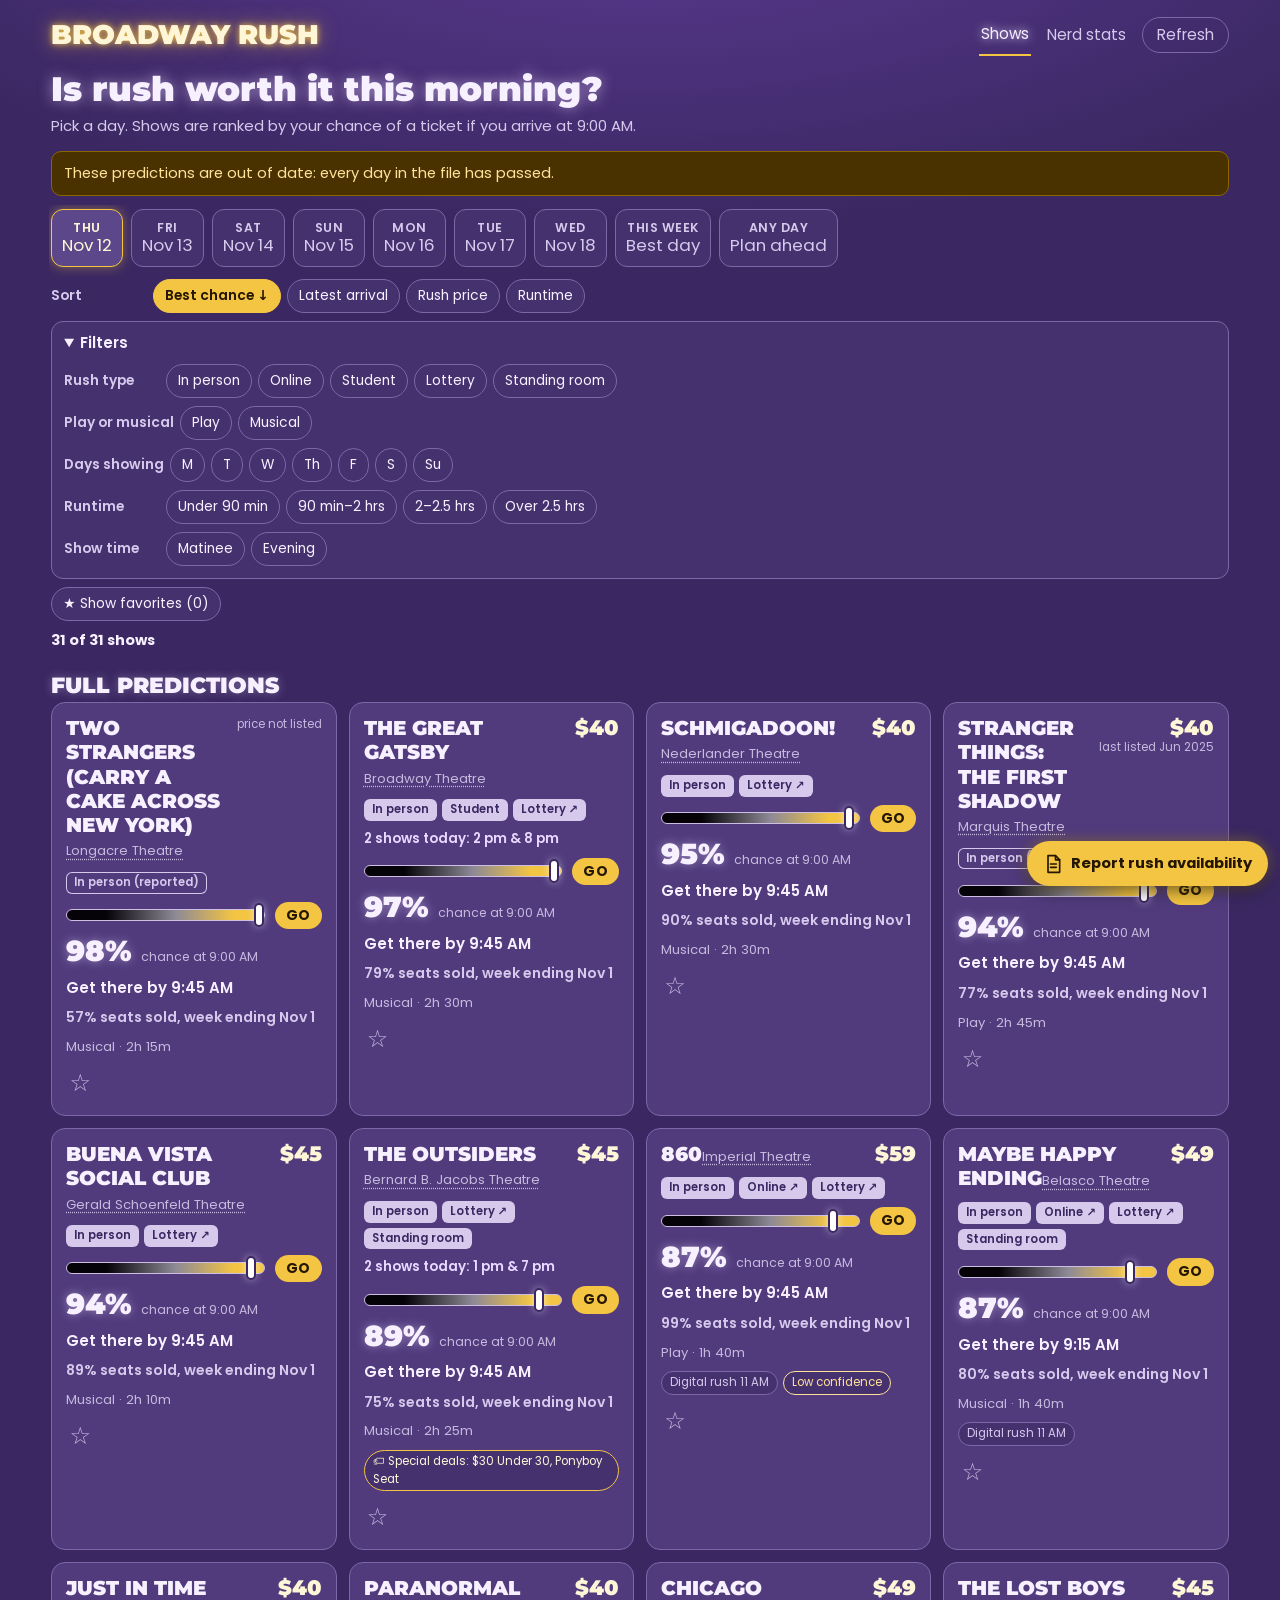
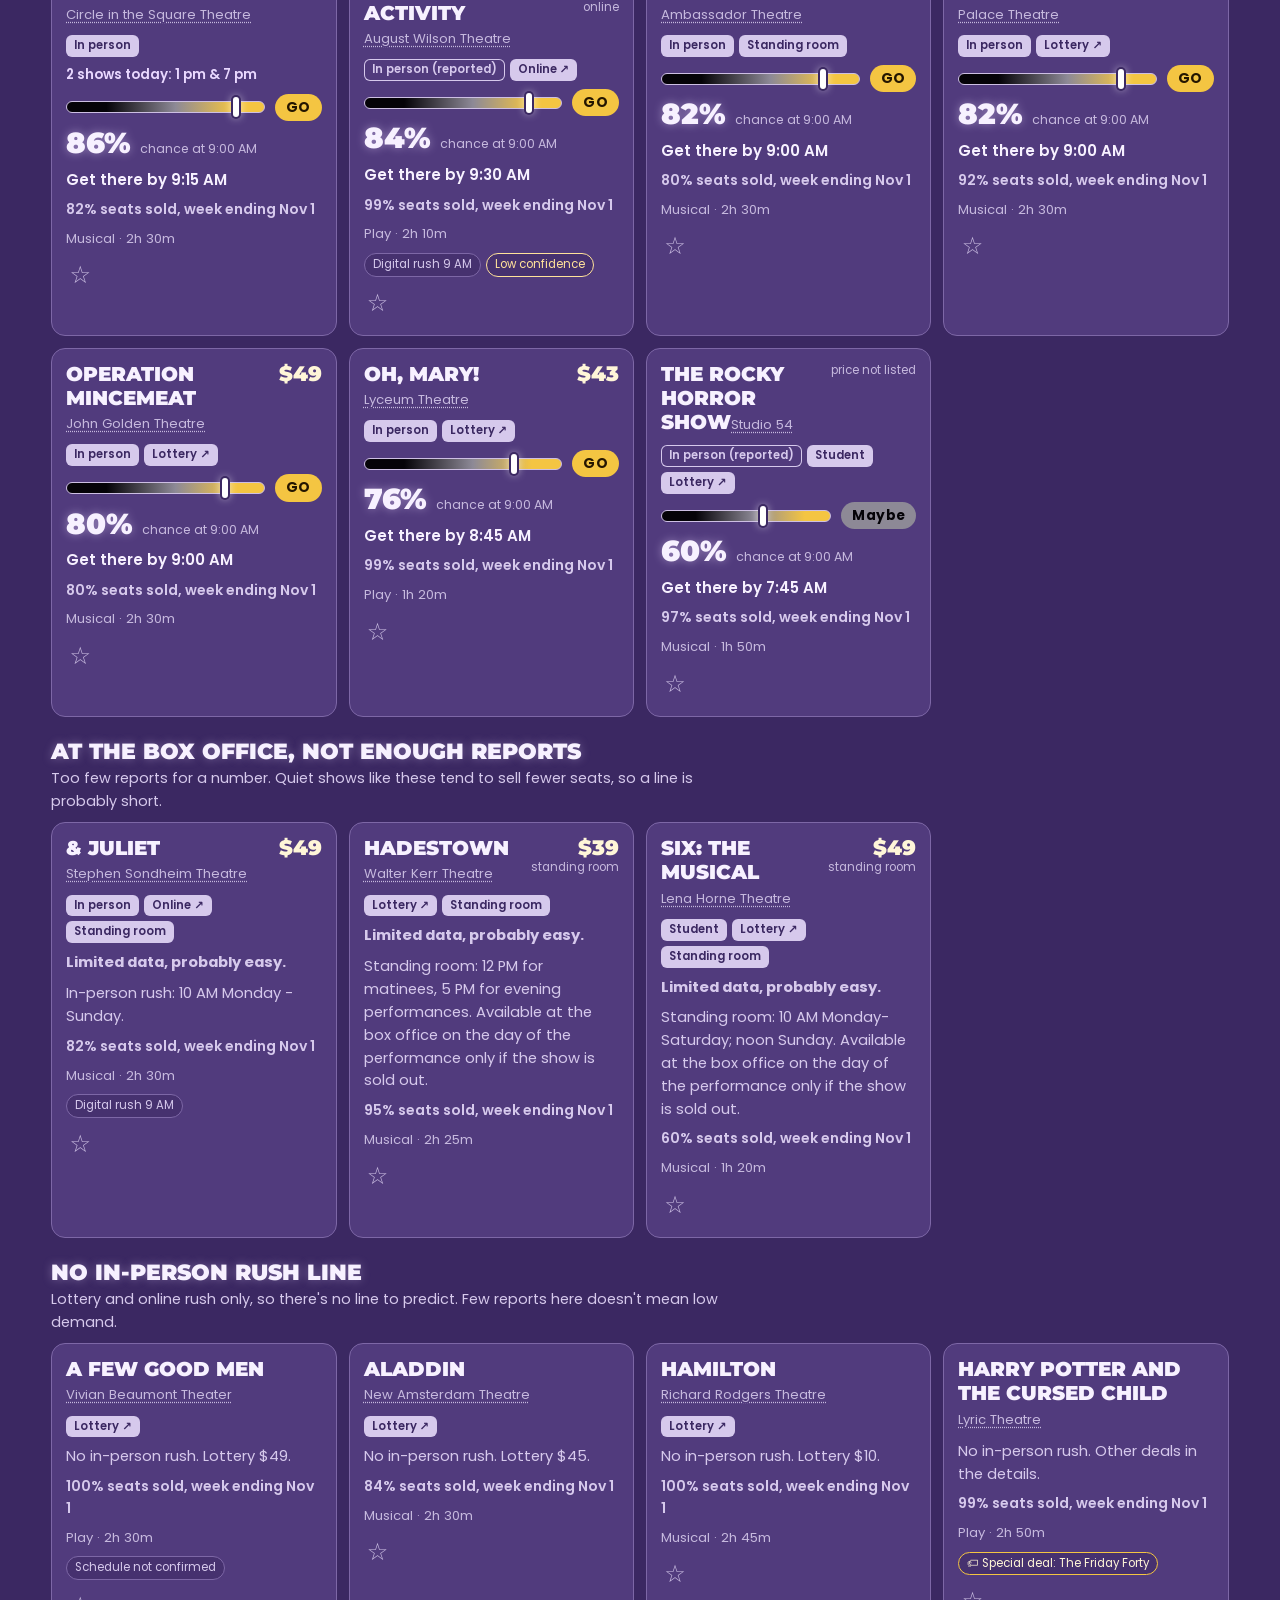
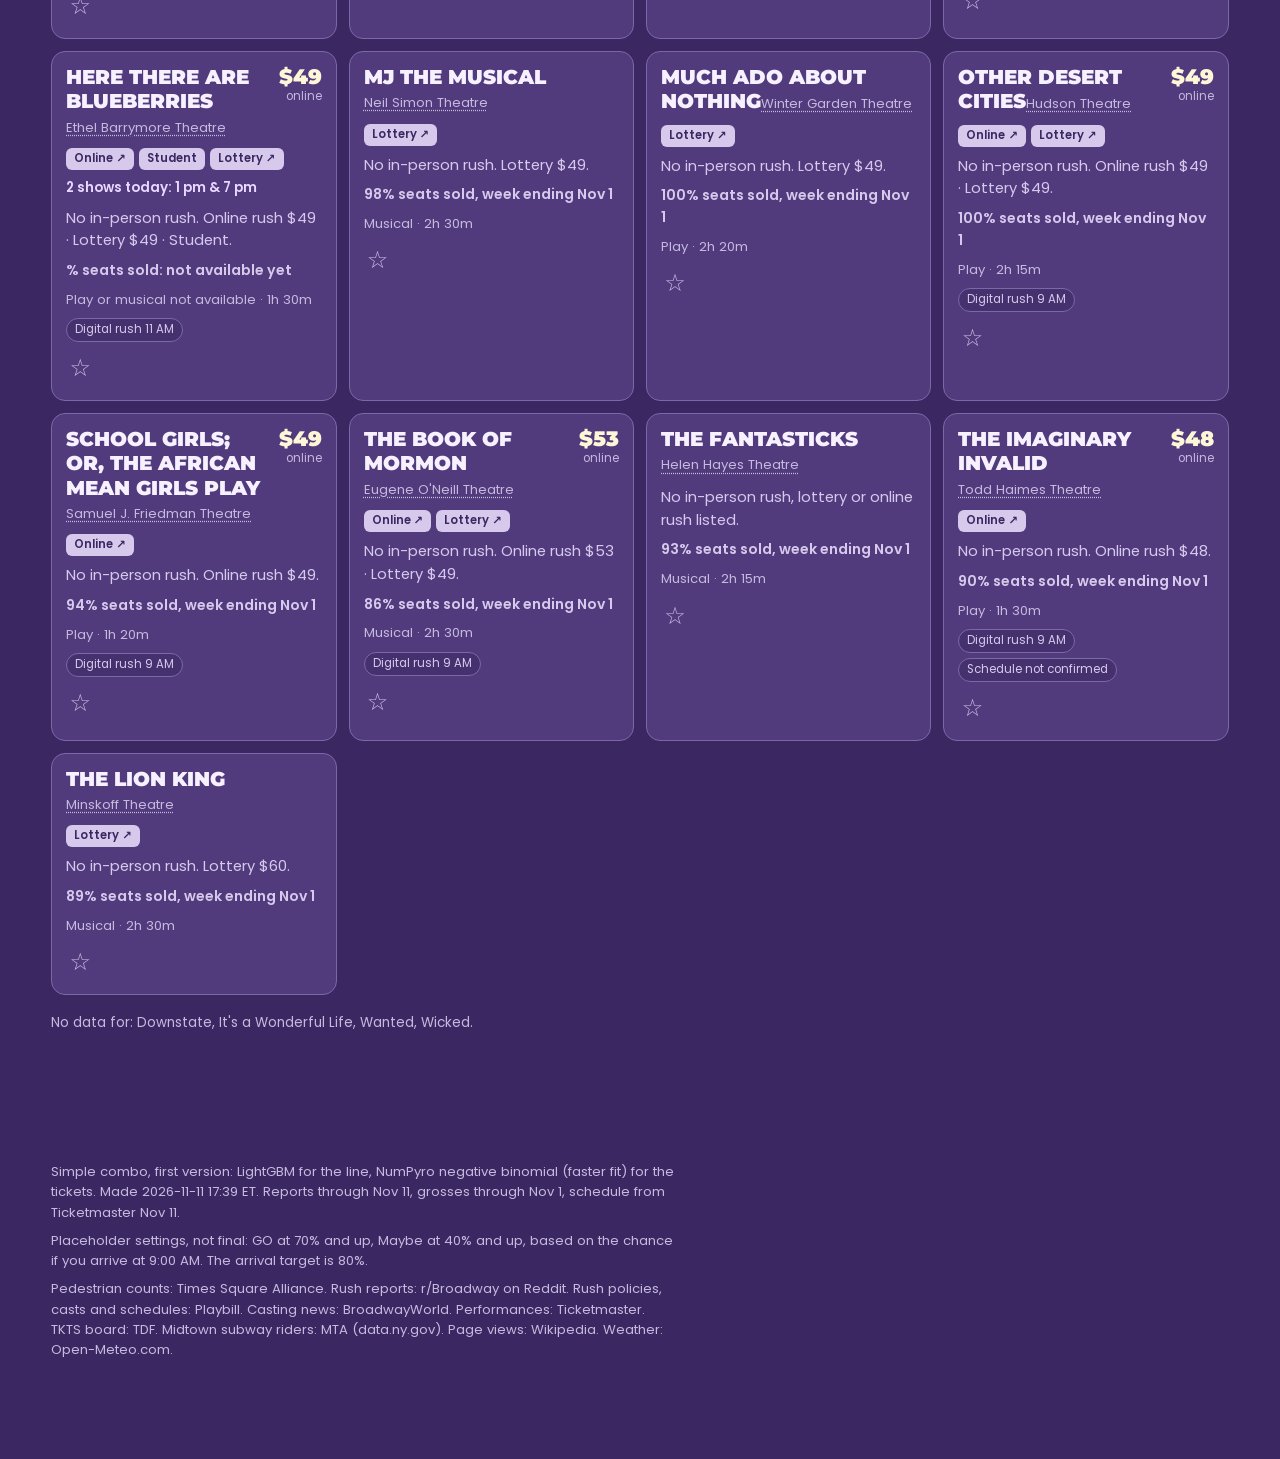
==== commit 3b6cf7c5: "updating ui" ====
--- a/web/index.html
+++ b/web/index.html
@@ -5,12 +5,12 @@
   <meta name="viewport" content="width=device-width, initial-scale=1">
   <title>Broadway Rush</title>
   <meta name="description" content="Is it worth going to the box office this morning for rush, and which show gives you the best shot?">
-  <meta name="theme-color" content="#1a0d2e">
+  <meta name="theme-color" content="#3b2862">
   <link rel="icon" href="data:image/svg+xml,%3Csvg xmlns='http://www.w3.org/2000/svg' viewBox='0 0 32 32'%3E%3Crect width='32' height='32' rx='7' fill='%231a0d2e'/%3E%3Cpath d='M16 5l3.4 7 7.6 1-5.5 5.4 1.3 7.6-6.8-3.6L9.2 26l1.3-7.6L5 13l7.6-1z' fill='%23f4c542'/%3E%3C/svg%3E">
   <link rel="preconnect" href="https://fonts.googleapis.com">
   <link rel="preconnect" href="https://fonts.gstatic.com" crossorigin>
   <link rel="stylesheet" href="https://fonts.googleapis.com/css2?family=Montserrat:wght@900&family=Poppins:ital,wght@0,400;0,500;0,600;0,700;1,400&display=swap">
-  <link rel="stylesheet" href="styles.css?v=20261112j">
+  <link rel="stylesheet" href="styles.css?v=20261119a">
 </head>
 <body>
   <header class="site-header">
@@ -33,6 +33,6 @@
 
   <dialog id="modal" aria-labelledby="modal-title"></dialog>
   <div class="tooltip" id="tooltip" role="status" hidden></div>
-  <script src="app.js?v=20261117a"></script>
+  <script src="app.js?v=20261119a"></script>
 </body>
 </html>
--- a/web/styles.css
+++ b/web/styles.css
@@ -2,15 +2,15 @@
    SPEC 2.8 N1) for the logo, headings, show names and big numbers; Poppins for everything else. */
 :root {
   color-scheme: dark;
-  --bg: #2b1a47;
-  --bg-2: #352252;
-  --card: #402c60;
-  --card-2: #4c3772;
-  --field: #221439;
-  --line: #6c5592;
+  --bg: #3b2862;       /* lifted 2026-11-19 (Rachel: dark, but not quite as dark); was #2b1a47 */
+  --bg-2: #46316f;
+  --card: #513b7d;
+  --card-2: #5d478b;
+  --field: #2f1f50;
+  --line: #7d67a6;
   --ink: #f7f1ff;
   --ink-2: #d6c9ec;
-  --ink-3: #b8a9d2;
+  --ink-3: #c6b9de;
   --glow: #e9d8ff;
   --warm: #fff6d8;
   --gold: #f4c542;
@@ -33,7 +33,7 @@
 html { -webkit-text-size-adjust: 100%; }
 body {
   margin: 0;
-  background: radial-gradient(1200px 500px at 50% -120px, #4c2c7c 0%, var(--bg) 70%) no-repeat, var(--bg);
+  background: radial-gradient(1200px 500px at 50% -120px, #5c3a94 0%, var(--bg) 70%) no-repeat, var(--bg);
   color: var(--ink);
   font: 15px/1.55 var(--font-body);
   min-height: 100vh;
@@ -463,3 +463,56 @@
   .funnel-track { justify-content: flex-start; }
 }
 .no-data { margin-top: 18px; font-size: .84rem; }
+
+/* Nerd stats: What did it cost? */
+.spend { border-collapse: collapse; margin: 6px 0 4px; min-width: min(100%, 420px); }
+.spend td { padding: 5px 10px 5px 0; border-bottom: 1px solid var(--line); }
+.spend td.num { text-align: right; font-variant-numeric: tabular-nums; }
+.spend tr.total td { font-weight: 700; border-bottom: 0; }
+
+/* ---------- Nerd stats, Gradient Able–style dashboard in a SIX-cover palette (Rachel 2026-11-19) ----------
+   Layout ideas from the MIT-licensed Gradient Able admin template (CodedThemes): gradient number cards, titled cards
+   with soft shadows, decorative arcs. Colors: neon magenta, violet, teal and gold, with a rhinestone sparkle. */
+.ns-kpis { display: grid; grid-template-columns: repeat(auto-fit, minmax(min(200px, 100%), 1fr)); gap: 14px; max-width: 1100px; }
+.kpi {
+  position: relative; overflow: hidden; color: #fff; border-radius: var(--radius); padding: 16px 18px 14px;
+  box-shadow: 0 10px 24px -10px var(--kpi-glow), 0 2px 6px rgba(20, 8, 40, .35);
+  background:
+    radial-gradient(circle at 1px 1px, rgba(255, 255, 255, .35) 1px, transparent 1.6px) 0 0 / 14px 14px,
+    repeating-radial-gradient(circle at 115% -20%, transparent 0 22px, rgba(255, 255, 255, .13) 23px 24px),
+    linear-gradient(135deg, var(--kpi-a), var(--kpi-b));
+}
+.kpi.k1 { --kpi-a: #ff4fb3; --kpi-b: #a42cf0; --kpi-glow: rgba(255, 79, 179, .7); }
+.kpi.k2 { --kpi-a: #19d3c5; --kpi-b: #3a6ff0; --kpi-glow: rgba(25, 211, 197, .6); }
+.kpi.k3 { --kpi-a: #ffd25a; --kpi-b: #ff8a1f; --kpi-glow: rgba(255, 186, 60, .6); color: #2a1400; }
+.kpi.k4 { --kpi-a: #ff6f91; --kpi-b: #d4145a; --kpi-glow: rgba(255, 80, 120, .6); }
+.kpi-title { margin: 0 0 6px; font-weight: 600; font-size: .92rem; letter-spacing: .02em; }
+.kpi-main { display: flex; align-items: center; justify-content: space-between; gap: 10px; }
+.kpi-main b { font-family: var(--font-display); font-weight: 900; font-size: 2.1rem; line-height: 1.1; text-shadow: 0 2px 10px rgba(0, 0, 0, .18); }
+.kpi-main svg { opacity: .9; flex: 0 0 auto; }
+.kpi-foot { display: flex; justify-content: space-between; gap: 8px; flex-wrap: wrap; margin-top: 8px; font-size: .8rem; opacity: .92; }
+
+/* Section titles: SIX-style neon gradient text with a short glowing underline */
+.ns-section > h2 {
+  display: inline-block; font-family: var(--font-display); font-weight: 900; text-transform: uppercase; letter-spacing: .02em;
+  background: linear-gradient(90deg, #ff7ac6, #c58bff 55%, #ffd25a); -webkit-background-clip: text; background-clip: text; color: transparent;
+  text-shadow: none; filter: drop-shadow(0 0 8px rgba(255, 122, 198, .35));
+}
+.ns-section > h2::after { content: ""; display: block; width: 56px; height: 3px; margin-top: 6px; border-radius: 3px; background: linear-gradient(90deg, #ff4fb3, #a42cf0); }
+
+/* Cards: template-style titled cards with a soft shadow, a neon edge and a faint arc in the corner */
+.ns-section .panel {
+  position: relative; overflow: hidden; border-color: transparent;
+  box-shadow: 0 8px 22px -12px rgba(10, 4, 25, .8), inset 3px 0 0 #ff4fb3;
+  background: repeating-radial-gradient(circle at 104% -30%, transparent 0 30px, rgba(255, 122, 198, .07) 31px 32px) no-repeat, var(--card);
+}
+.ns-section .panel:nth-child(3n+2) { box-shadow: 0 8px 22px -12px rgba(10, 4, 25, .8), inset 3px 0 0 #19d3c5; }
+.ns-section .panel:nth-child(3n+3) { box-shadow: 0 8px 22px -12px rgba(10, 4, 25, .8), inset 3px 0 0 #ffd25a; }
+.ns-section .faq > summary h3 { font-weight: 600; }
+
+/* Tables: roomier, like the template */
+.ns-section table { font-size: .92rem; }
+.ns-section thead th { color: var(--ink-2); font-size: .82rem; text-transform: uppercase; letter-spacing: .04em; padding-bottom: 10px; }
+.ns-section th, .ns-section td { padding: 10px 12px; }
+.ns-section tbody tr:hover td { background: rgba(255, 255, 255, .04); }
+.ns-nav { background: var(--bg); }
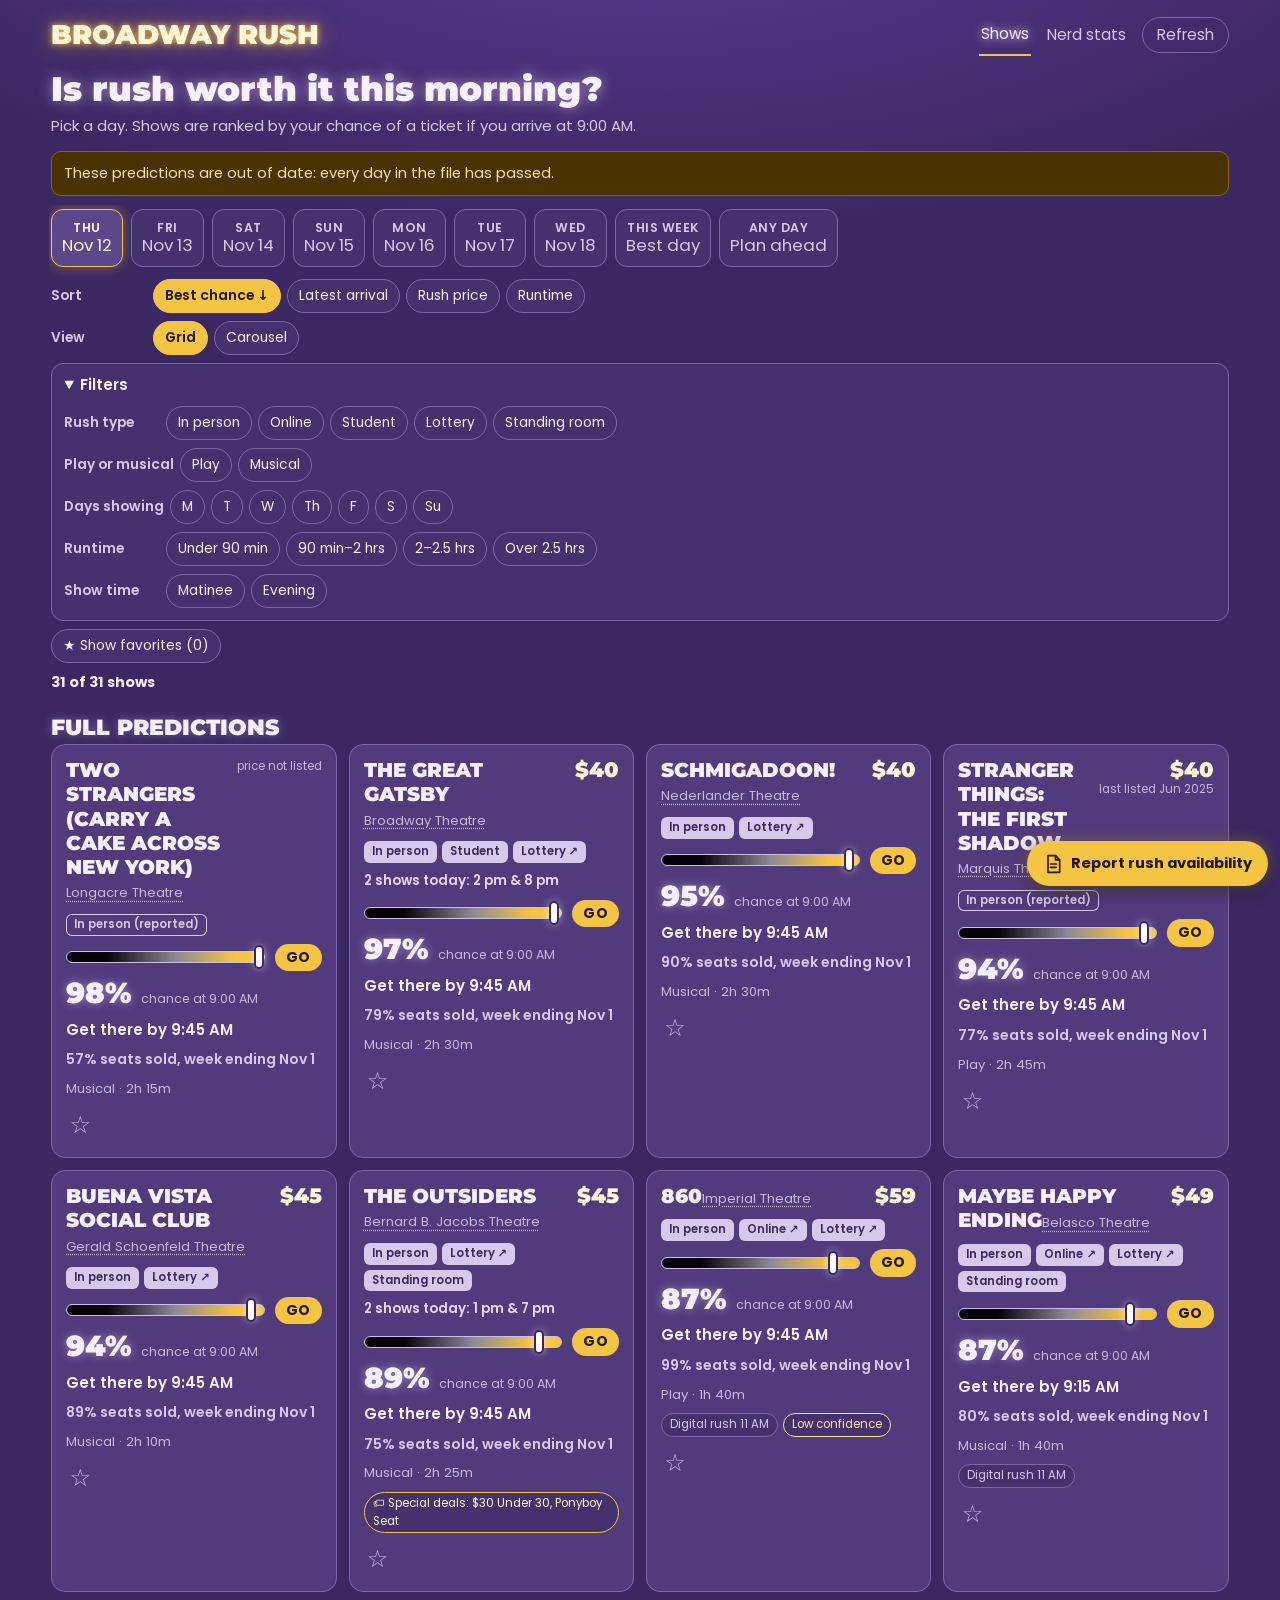
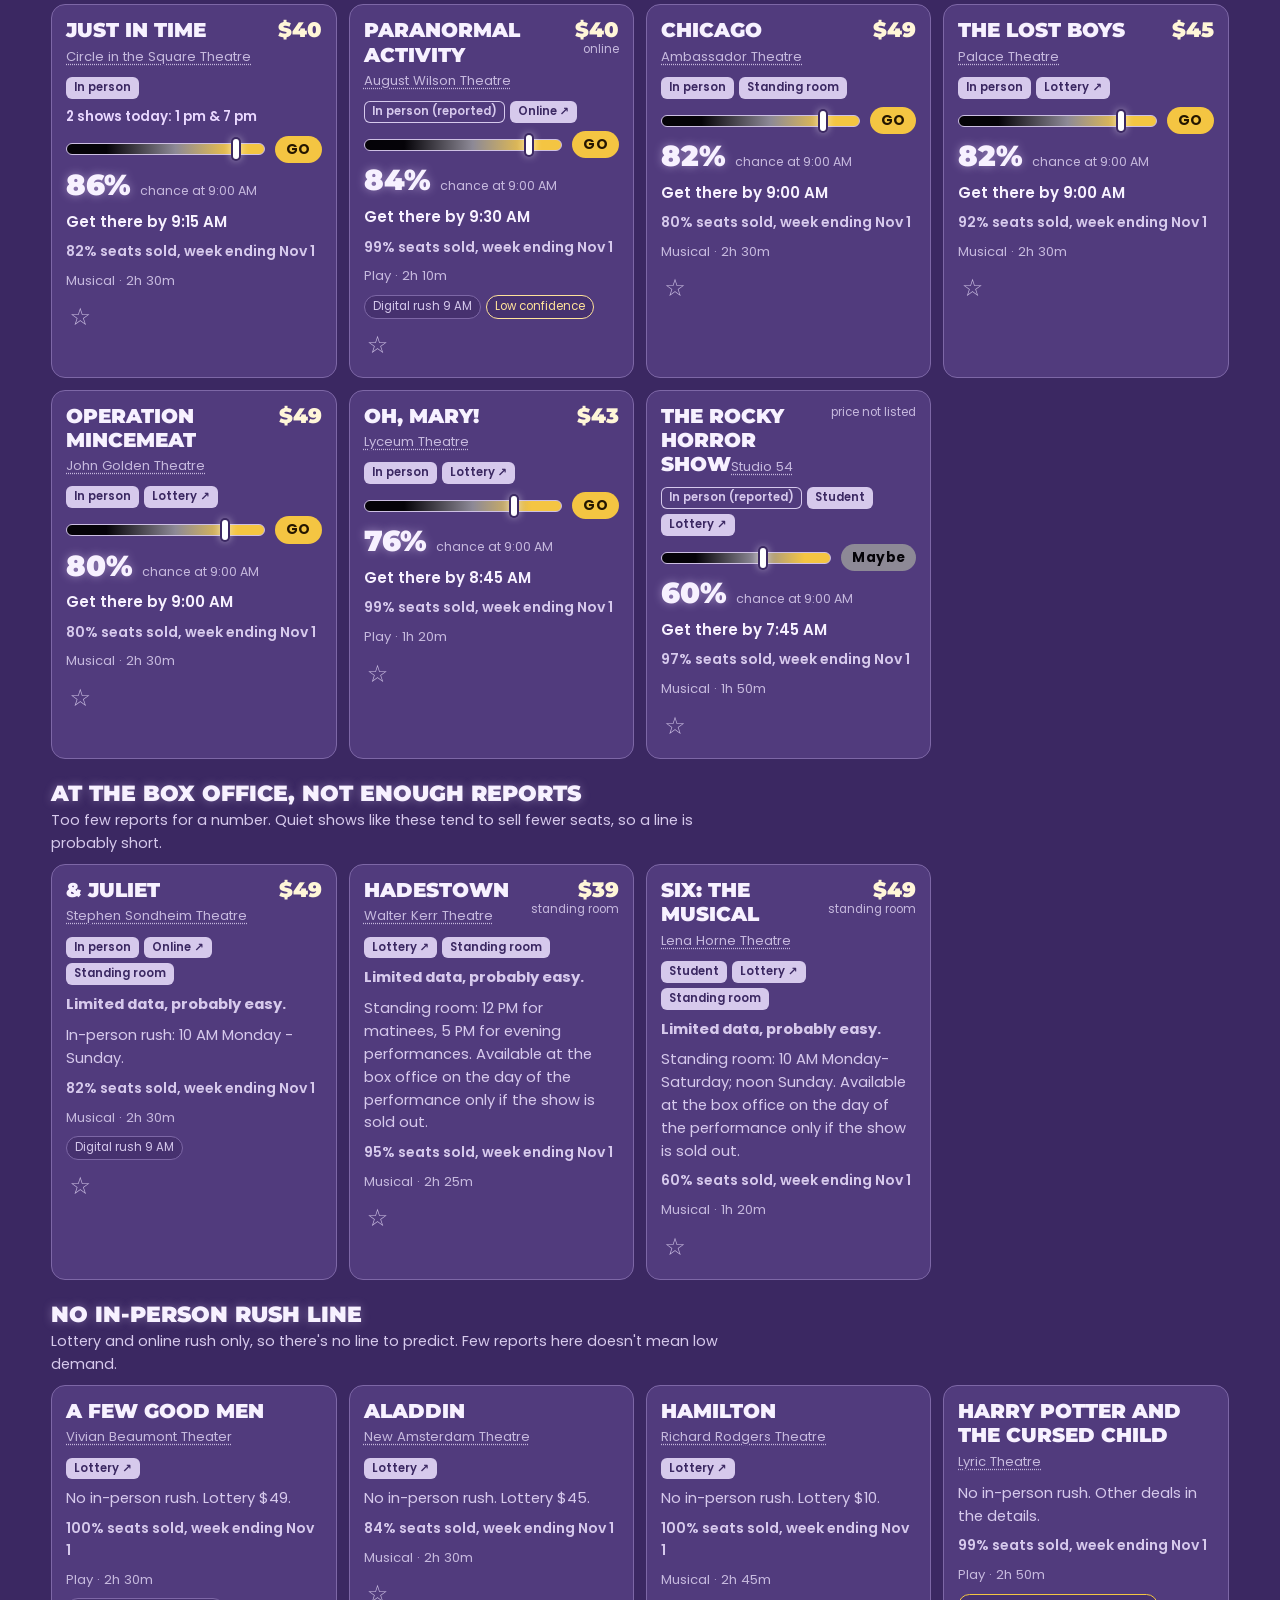
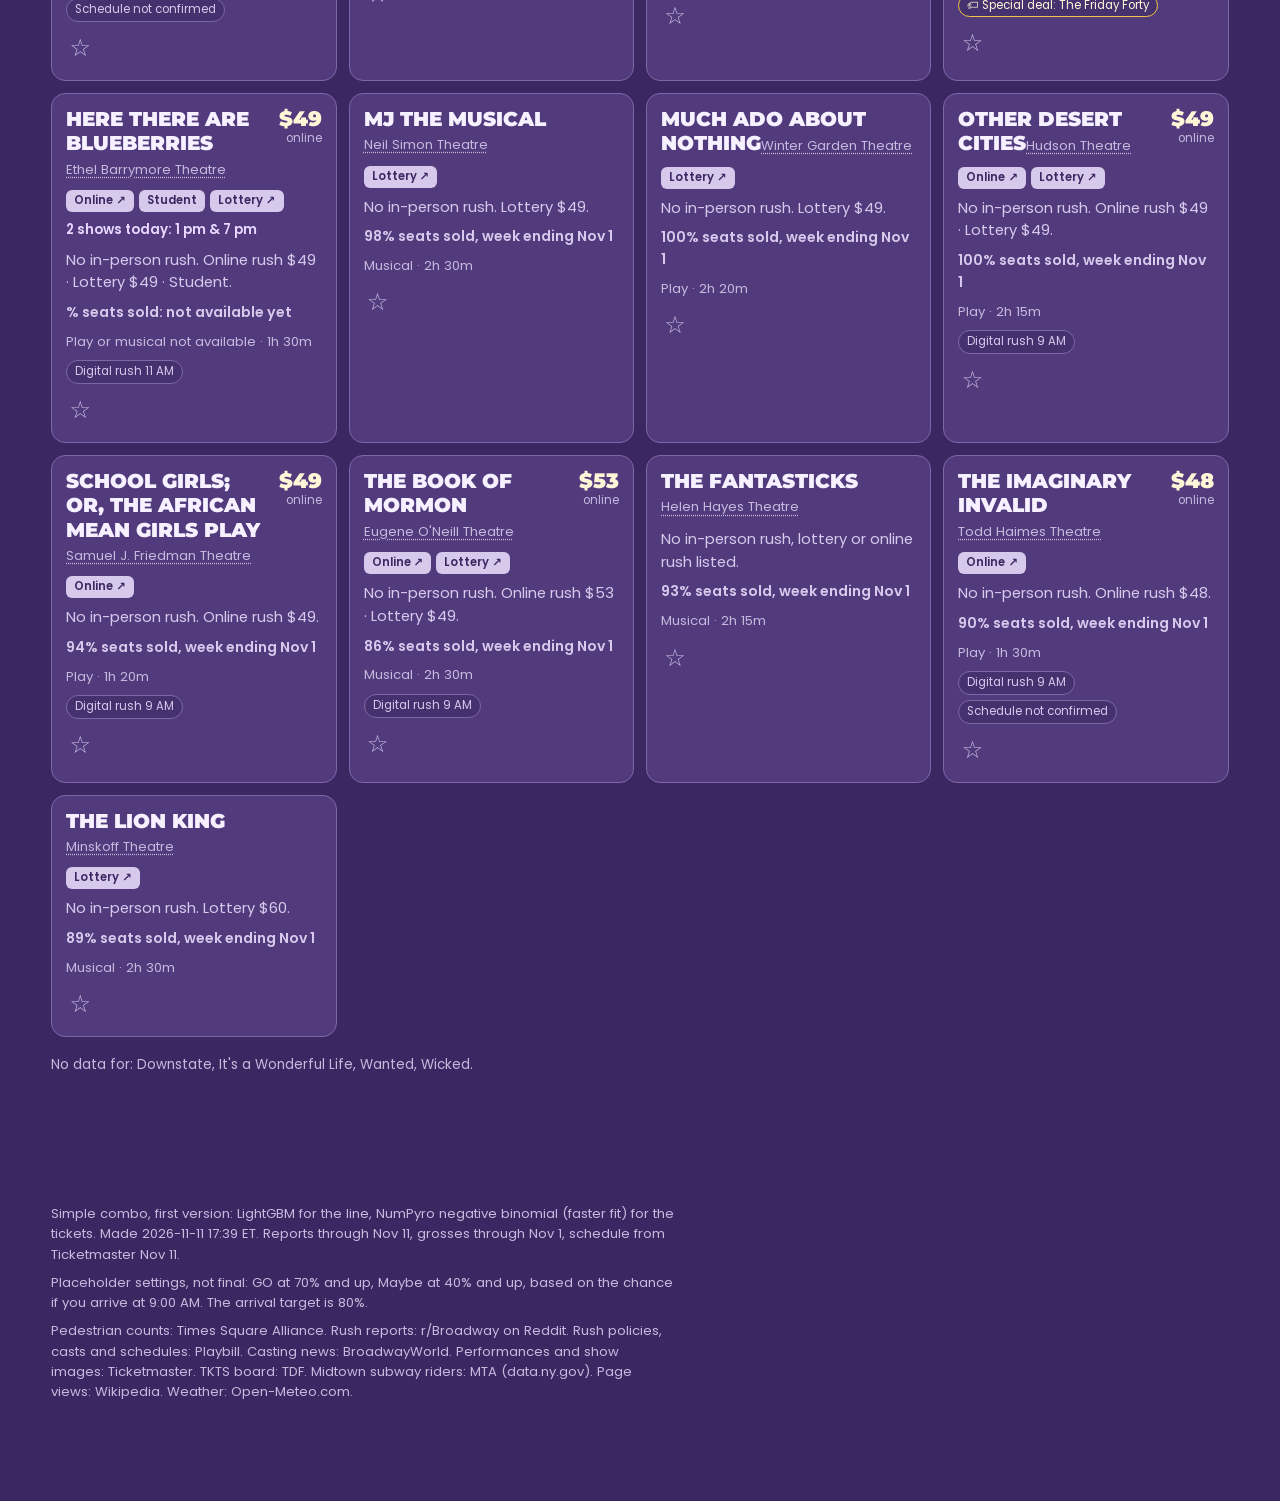
==== commit c02d9ef6: "fix" ====
--- a/web/index.html
+++ b/web/index.html
@@ -10,7 +10,7 @@
   <link rel="preconnect" href="https://fonts.googleapis.com">
   <link rel="preconnect" href="https://fonts.gstatic.com" crossorigin>
   <link rel="stylesheet" href="https://fonts.googleapis.com/css2?family=Montserrat:wght@900&family=Poppins:ital,wght@0,400;0,500;0,600;0,700;1,400&display=swap">
-  <link rel="stylesheet" href="styles.css?v=20261119a">
+  <link rel="stylesheet" href="styles.css?v=20261119c">
 </head>
 <body>
   <header class="site-header">
@@ -33,6 +33,6 @@
 
   <dialog id="modal" aria-labelledby="modal-title"></dialog>
   <div class="tooltip" id="tooltip" role="status" hidden></div>
-  <script src="app.js?v=20261119a"></script>
+  <script src="app.js?v=20261119c"></script>
 </body>
 </html>
--- a/web/styles.css
+++ b/web/styles.css
@@ -516,3 +516,20 @@
 .ns-section th, .ns-section td { padding: 10px 12px; }
 .ns-section tbody tr:hover td { background: rgba(255, 255, 255, .04); }
 .ns-nav { background: var(--bg); }
+
+/* Show images (Rachel 2026-11-19): the show's Ticketmaster picture across the top of the tile */
+.tile-img { display: block; width: calc(100% + 28px); max-width: none; margin: -14px -14px 2px; aspect-ratio: 16 / 9; object-fit: cover; border-radius: var(--radius) var(--radius) 0 0; background: var(--bg-2); }
+
+/* Carousel view: one swipeable row per group, snapping to each tile, with arrow buttons on wider screens */
+.carousel { position: relative; }
+.tiles.carousel-track { display: flex; gap: 12px; overflow-x: auto; scroll-snap-type: x mandatory; padding: 4px 2px 12px; scrollbar-width: thin; overscroll-behavior-x: contain; }
+.tiles.carousel-track > .tile { flex: 0 0 min(300px, 84%); scroll-snap-align: start; }
+.tiles.week-tiles.carousel-track > .tile { flex-basis: min(340px, 88%); }
+.carousel-arrow {
+  position: absolute; top: 64px; z-index: 2; width: 40px; height: 40px; border-radius: 50%; border: 1px solid var(--line);
+  background: var(--card-2); color: var(--ink); font-size: 1.6rem; line-height: 1; cursor: pointer; box-shadow: 0 4px 12px rgba(10, 4, 25, .5);
+}
+.carousel-arrow:hover { border-color: var(--gold); color: var(--gold); }
+.carousel-arrow.prev { left: -20px; }
+.carousel-arrow.next { right: -20px; }
+@media (max-width: 699px) { .carousel-arrow { display: none; } }
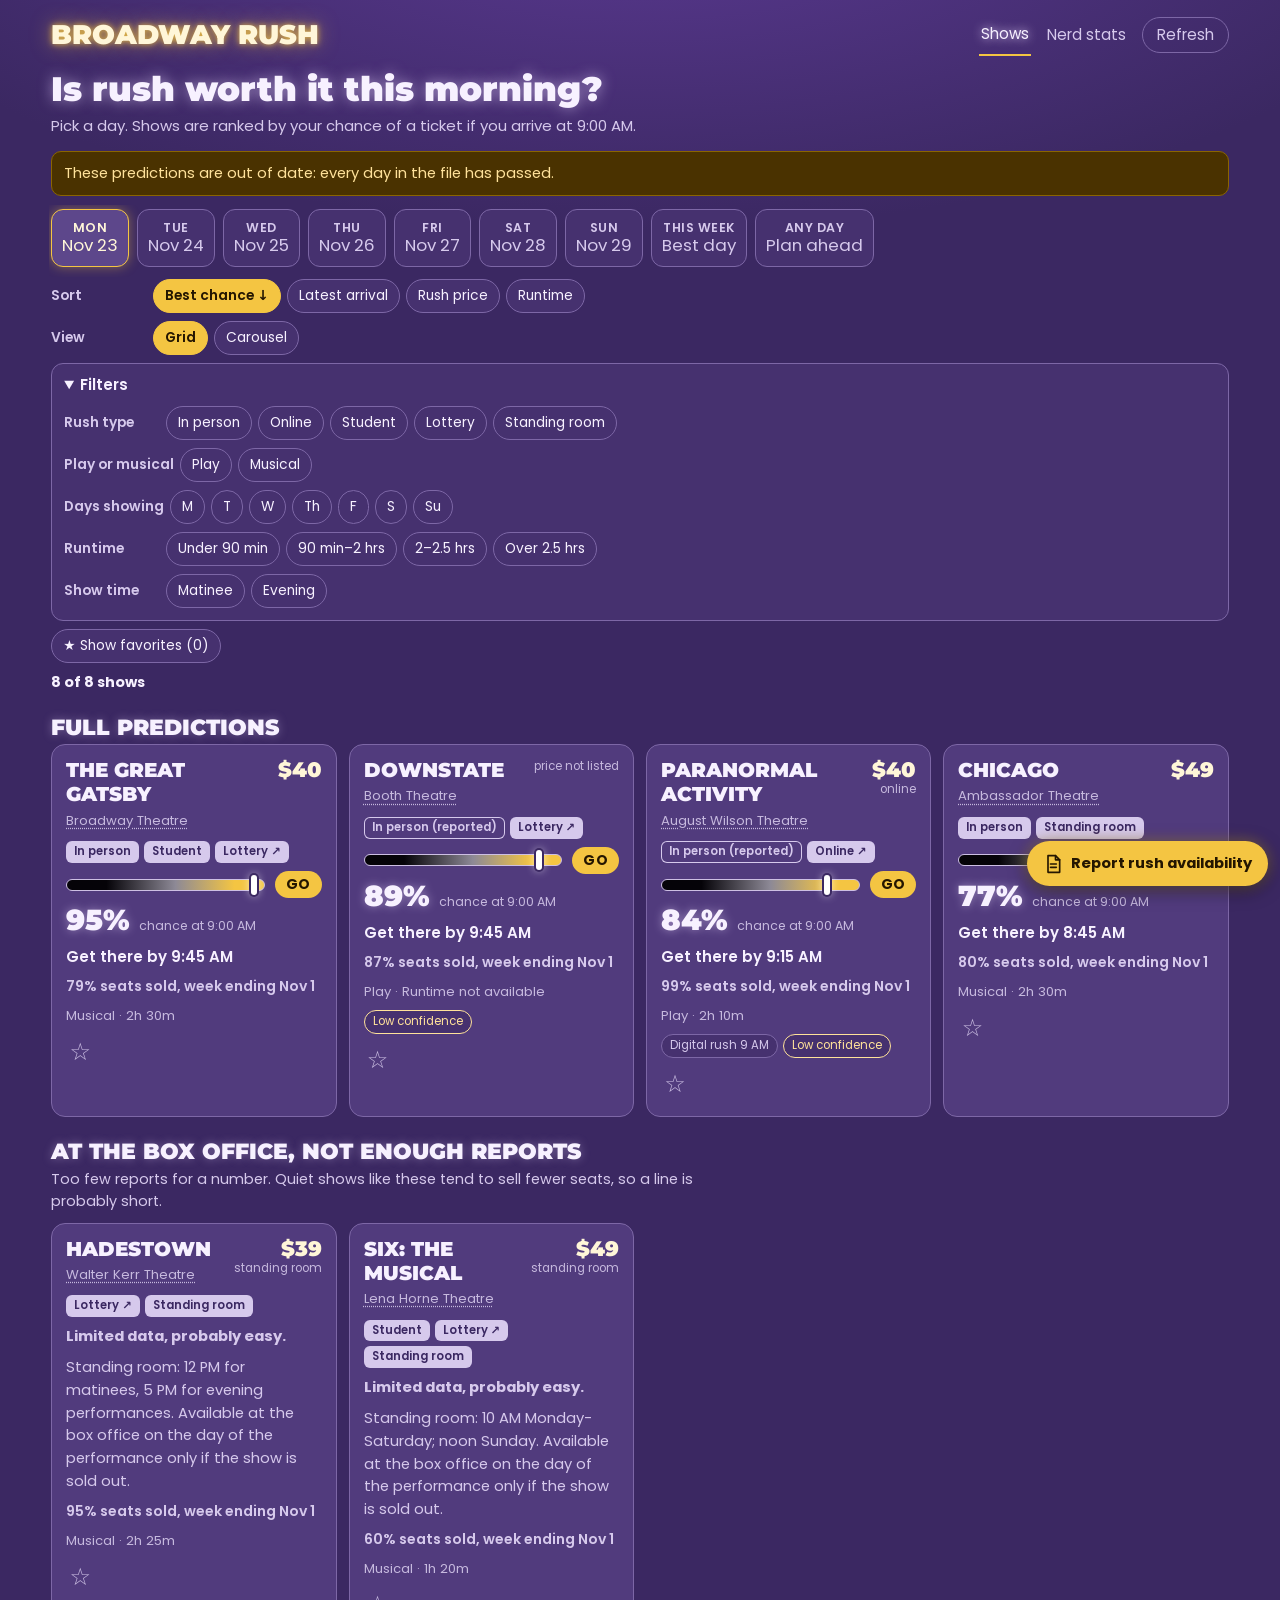
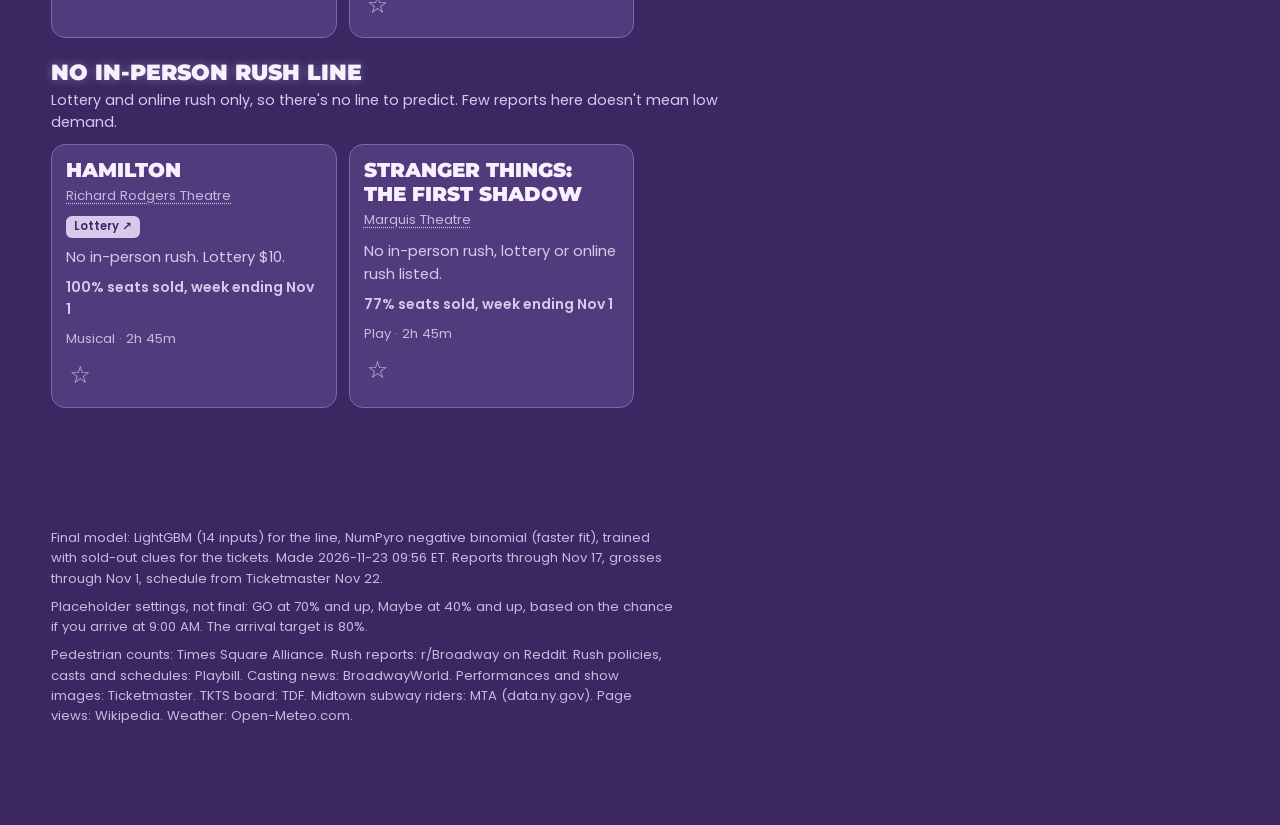
==== commit 6870500a: "final outputs" ====
--- a/web/index.html
+++ b/web/index.html
@@ -10,7 +10,7 @@
   <link rel="preconnect" href="https://fonts.googleapis.com">
   <link rel="preconnect" href="https://fonts.gstatic.com" crossorigin>
   <link rel="stylesheet" href="https://fonts.googleapis.com/css2?family=Montserrat:wght@900&family=Poppins:ital,wght@0,400;0,500;0,600;0,700;1,400&display=swap">
-  <link rel="stylesheet" href="styles.css?v=20261119c">
+  <link rel="stylesheet" href="styles.css?v=20261123a">
 </head>
 <body>
   <header class="site-header">
@@ -33,6 +33,6 @@
 
   <dialog id="modal" aria-labelledby="modal-title"></dialog>
   <div class="tooltip" id="tooltip" role="status" hidden></div>
-  <script src="app.js?v=20261119c"></script>
+  <script src="app.js?v=20261123a"></script>
 </body>
 </html>
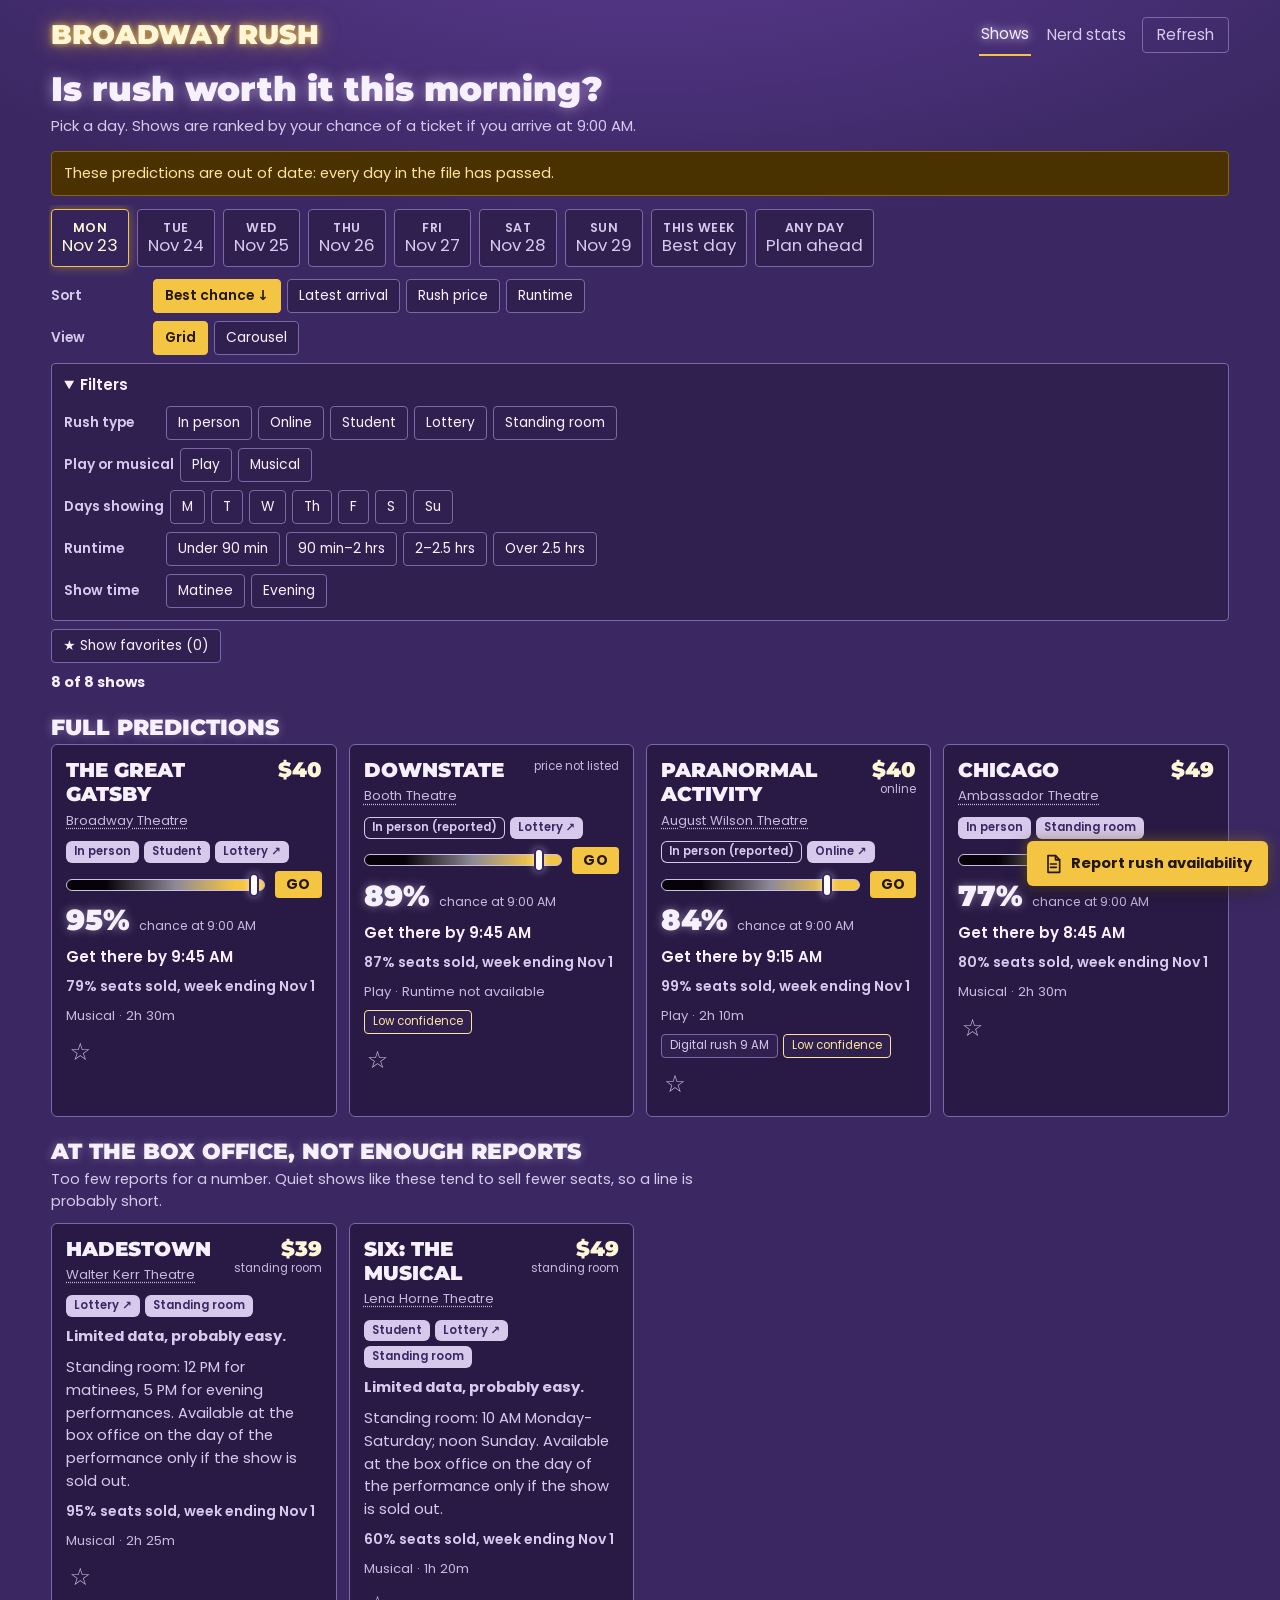
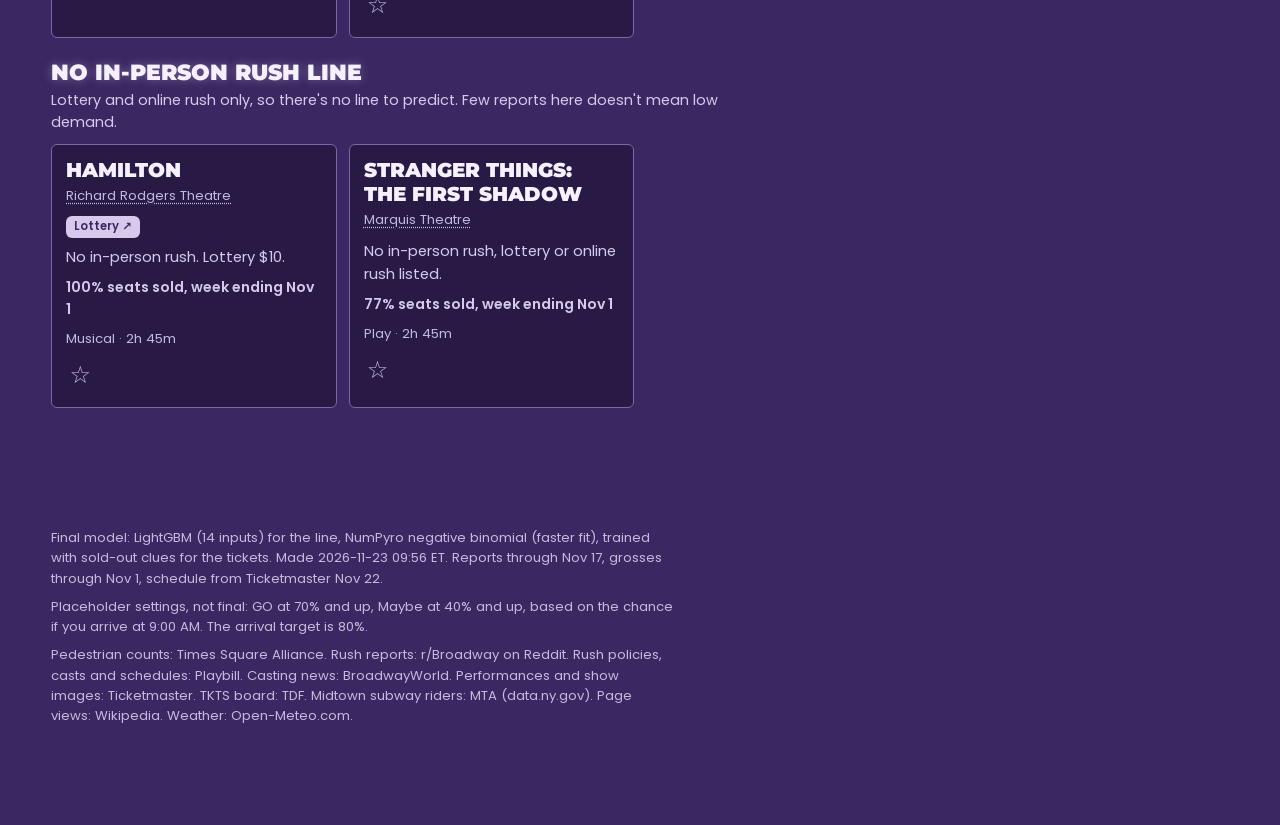
==== commit 126b4a82: "begin more ui updates" ====
--- a/web/index.html
+++ b/web/index.html
@@ -10,7 +10,7 @@
   <link rel="preconnect" href="https://fonts.googleapis.com">
   <link rel="preconnect" href="https://fonts.gstatic.com" crossorigin>
   <link rel="stylesheet" href="https://fonts.googleapis.com/css2?family=Montserrat:wght@900&family=Poppins:ital,wght@0,400;0,500;0,600;0,700;1,400&display=swap">
-  <link rel="stylesheet" href="styles.css?v=20261123a">
+  <link rel="stylesheet" href="styles.css?v=20261123b">
 </head>
 <body>
   <header class="site-header">
@@ -33,6 +33,6 @@
 
   <dialog id="modal" aria-labelledby="modal-title"></dialog>
   <div class="tooltip" id="tooltip" role="status" hidden></div>
-  <script src="app.js?v=20261123a"></script>
+  <script src="app.js?v=20261123b"></script>
 </body>
 </html>
--- a/web/styles.css
+++ b/web/styles.css
@@ -3,10 +3,10 @@
 :root {
   color-scheme: dark;
   --bg: #3b2862;       /* lifted 2026-11-19 (Rachel: dark, but not quite as dark); was #2b1a47 */
-  --bg-2: #46316f;
-  --card: #513b7d;
-  --card-2: #5d478b;
-  --field: #2f1f50;
+  --bg-2: #2f2050;     /* boxes darker than the page (Rachel 2026-11-23); were #46316f / #513b7d / #5d478b */
+  --card: #281a45;
+  --card-2: #34245a;
+  --field: #1f1438;
   --line: #7d67a6;
   --ink: #f7f1ff;
   --ink-2: #d6c9ec;
@@ -23,7 +23,7 @@
   --series-1: #f0b829; /* brightened 2026-11-12 (was #b98a0c) */
   --series-2: #2f9fc0;
   --series-2-light: #6fc6de;
-  --radius: 14px;
+  --radius: 6px;  /* was 14px */
   --page-width: 92%; /* never under 7/8 of the screen */
   --font-display: Montserrat, "Arial Black", "Segoe UI Black", sans-serif;
   --font-body: Poppins, "Segoe UI", system-ui, -apple-system, sans-serif;
@@ -65,7 +65,7 @@
 .site-nav a { color: var(--ink-2); text-decoration: none; padding: 8px 2px; font-size: .95rem; }
 .site-nav a[aria-current="page"] { color: var(--ink); text-shadow: 0 0 10px var(--glow); border-bottom: 2px solid var(--gold); }
 .nav-button {
-  background: transparent; color: var(--ink-2); border: 1px solid var(--line); border-radius: 999px; padding: 5px 14px; cursor: pointer;
+  background: transparent; color: var(--ink-2); border: 1px solid var(--line); border-radius: 4px; padding: 5px 14px; cursor: pointer;
   font-size: .95rem; min-height: 36px;
 }
 .nav-button:hover { color: var(--ink); border-color: var(--ink-3); }
@@ -78,7 +78,7 @@
 /* Day picker */
 .day-picker { display: flex; gap: 8px; overflow-x: auto; padding: 4px 2px 10px; margin: 0 -2px; scrollbar-width: thin; }
 .day-chip {
-  flex: 0 0 auto; min-width: 66px; min-height: 58px; padding: 7px 10px; border-radius: 12px; cursor: pointer; text-align: center;
+  flex: 0 0 auto; min-width: 66px; min-height: 58px; padding: 7px 10px; border-radius: 4px; cursor: pointer; text-align: center;
   background: var(--bg-2); color: var(--ink-2); border: 1px solid var(--line); line-height: 1.2;
 }
 .day-chip b { display: block; font-size: .78rem; font-weight: 600; letter-spacing: .04em; text-transform: uppercase; }
@@ -91,13 +91,13 @@
 .control-row { display: flex; flex-wrap: wrap; align-items: center; gap: 6px; }
 .control-name { font-weight: 600; font-size: .86rem; color: var(--ink-2); min-width: 96px; }
 .chip {
-  border: 1px solid var(--line); background: var(--bg-2); color: var(--ink); border-radius: 999px; padding: 4px 11px; min-height: 34px; cursor: pointer; font-size: .86rem;
+  border: 1px solid var(--line); background: var(--bg-2); color: var(--ink); border-radius: 4px; padding: 4px 11px; min-height: 34px; cursor: pointer; font-size: .86rem;
 }
 .chip:hover:not(:disabled) { border-color: var(--ink-3); }
 .chip[aria-pressed="true"] { background: var(--gold); color: var(--on-gold); border-color: var(--gold); font-weight: 600; }
 .chip:disabled { opacity: .55; cursor: not-allowed; border-style: dashed; }
 .control-note { color: var(--ink-2); font-size: .8rem; }
-.filters { background: var(--bg-2); border: 1px solid var(--line); border-radius: 12px; padding: 4px 12px; }
+.filters { background: var(--bg-2); border: 1px solid var(--line); border-radius: 4px; padding: 4px 12px; }
 .filters summary { cursor: pointer; font-weight: 600; min-height: 34px; padding: 5px 0; color: var(--ink); }
 .filters[open] summary { margin-bottom: 4px; }
 .filter-body { display: grid; gap: 8px; padding-bottom: 8px; }
@@ -137,7 +137,7 @@
 .chance small { font-family: var(--font-body); letter-spacing: 0; text-transform: none; font-size: .78rem; font-weight: 400; color: var(--ink-3); text-shadow: none; }
 .arrival { font-weight: 600; color: var(--ink); }
 .badges { display: flex; flex-wrap: wrap; gap: 5px; }
-.badge { font-size: .72rem; padding: 2px 8px; border-radius: 999px; background: var(--bg-2); border: 1px solid var(--line); color: var(--ink-2); }
+.badge { font-size: .72rem; padding: 2px 8px; border-radius: 4px; background: var(--bg-2); border: 1px solid var(--line); color: var(--ink-2); }
 .badge.low { border-color: var(--warn-ink); color: var(--warn-ink); }
 .rush-label { font-size: .72rem; font-weight: 600; padding: 2px 8px; border-radius: 6px; background: var(--ink-2); color: var(--bg); }
 .rush-label.reported { background: transparent; color: var(--ink-2); box-shadow: inset 0 0 0 1px var(--ink-2); }
@@ -188,7 +188,7 @@
 .strip-title { font-size: 1.3rem; margin: 4px 0 6px; }
 .week-strip { display: grid; grid-template-columns: repeat(7, minmax(0, 1fr)); gap: 6px; margin-bottom: 8px; }
 .strip-day {
-  display: grid; justify-items: center; gap: 1px; padding: 7px 2px 8px; border-radius: 12px; text-decoration: none; text-align: center; min-width: 0;
+  display: grid; justify-items: center; gap: 1px; padding: 7px 2px 8px; border-radius: 4px; text-decoration: none; text-align: center; min-width: 0;
   background: var(--bg-2); color: var(--ink-2); border: 1px solid var(--line); line-height: 1.15;
 }
 .strip-day:hover { border-color: var(--ink-3); }
@@ -205,7 +205,7 @@
 .best-when { font-weight: 600; color: var(--warm); }
 .week-row { position: relative; z-index: 1; display: grid; grid-template-columns: repeat(7, minmax(0, 1fr)); gap: 3px; }
 .week-cell {
-  display: grid; justify-items: center; gap: 1px; padding: 4px 0 5px; border-radius: 7px; text-decoration: none; min-width: 0;
+  display: grid; justify-items: center; gap: 1px; padding: 4px 0 5px; border-radius: 3px; text-decoration: none; min-width: 0;
   font-variant-numeric: tabular-nums; line-height: 1.15; border: 1px solid transparent;
 }
 .week-cell-day { font-size: .66rem; font-weight: 600; letter-spacing: .03em; text-transform: uppercase; }
@@ -229,7 +229,7 @@
   position: absolute; top: -5px; width: 6px; height: 20px; margin-left: -3px; border-radius: 3px; background: #fff;
   box-shadow: 0 0 0 2px var(--bg), 0 0 10px #fff;
 }
-.verdict { font-weight: 700; font-size: .86rem; letter-spacing: .03em; padding: 2px 10px; border-radius: 999px; white-space: nowrap; border: 1px solid transparent; }
+.verdict { font-weight: 700; font-size: .86rem; letter-spacing: .03em; padding: 2px 10px; border-radius: 4px; white-space: nowrap; border: 1px solid transparent; }
 .verdict-GO { background: var(--gold); color: var(--on-gold); }
 .verdict-Maybe { background: var(--gray); color: var(--black); }
 .verdict-Stay { background: var(--black); color: #fff; border-color: #cdbfe3; }
@@ -248,7 +248,7 @@
 .statement b { font-family: var(--font-display); font-weight: 900; font-size: 1.08em; letter-spacing: 0; text-transform: uppercase; line-height: 1; color: var(--warm); text-shadow: 0 0 10px rgba(244, 197, 66, .55); }
 .muted { color: var(--ink-3); font-size: .88rem; }
 .link-button {
-  background: var(--bg-2); color: var(--ink); border: 1px solid var(--line); border-radius: 10px; padding: 8px 14px; cursor: pointer; min-height: 40px;
+  background: var(--bg-2); color: var(--ink); border: 1px solid var(--line); border-radius: 4px; padding: 8px 14px; cursor: pointer; min-height: 40px;
 }
 .link-button:hover { border-color: var(--ink-3); }
 .slider-wrap { margin-top: 10px; }
@@ -288,7 +288,7 @@
 details summary { cursor: pointer; color: var(--ink-2); min-height: 32px; padding: 4px 0; }
 
 .stat-row { display: grid; grid-template-columns: repeat(auto-fit, minmax(150px, 1fr)); gap: 10px; margin: 8px 0; }
-.stat { background: var(--bg-2); border-radius: 10px; padding: 10px 12px; min-width: 0; }
+.stat { background: var(--bg-2); border-radius: 4px; padding: 10px 12px; min-width: 0; }
 .stat b { display: block; font-family: var(--font-display); font-weight: 900; letter-spacing: 0; text-transform: uppercase; font-size: 1.6rem; line-height: 1.15; }
 .stat span { color: var(--ink-3); font-size: .82rem; }
 .accuracy-grid { display: grid; gap: 12px; margin-top: 12px; grid-template-columns: repeat(auto-fit, minmax(min(520px, 100%), 1fr)); align-items: start; }
@@ -389,7 +389,7 @@
 .dumb-dot.rush { background: var(--gold); }
 .dumb-dot.typical { background: var(--card); box-shadow: inset 0 0 0 2px var(--series-2-light); }
 
-.notice { background: var(--warn-bg); color: var(--warn-ink); border: 1px solid var(--warn-line); border-radius: 10px; padding: 10px 12px; font-size: .92rem; max-width: none; }
+.notice { background: var(--warn-bg); color: var(--warn-ink); border: 1px solid var(--warn-line); border-radius: 4px; padding: 10px 12px; font-size: .92rem; max-width: none; }
 .notice.strong { font-weight: 700; }
 .empty { color: var(--ink-2); padding: 18px; background: var(--card); border-radius: var(--radius); border: 1px dashed var(--line); max-width: none; }
 
@@ -398,7 +398,7 @@
 /* Floating report button */
 .report-fab {
   position: fixed; right: 12px; bottom: 14px; z-index: 20; display: inline-flex; align-items: center; gap: 8px;
-  background: var(--gold); color: var(--on-gold); border: 0; border-radius: 999px; padding: 11px 16px; font-weight: 700; font-size: .92rem; cursor: pointer;
+  background: var(--gold); color: var(--on-gold); border: 0; border-radius: 6px; padding: 11px 16px; font-weight: 700; font-size: .92rem; cursor: pointer;
   box-shadow: 0 4px 18px rgba(0, 0, 0, .55), 0 0 14px rgba(244, 197, 66, .45); min-height: 44px;
 }
 .report-fab:hover { background: #ffd65f; }
@@ -411,13 +411,13 @@
 dialog::backdrop { background: rgba(8, 3, 16, .72); }
 .modal-head { position: sticky; top: 0; z-index: 2; display: flex; justify-content: space-between; align-items: center; gap: 10px; padding: 12px 16px; background: var(--bg-2); border-bottom: 1px solid var(--line); }
 .modal-body { padding: 14px 16px 18px; display: grid; gap: 12px; }
-.close { background: transparent; color: var(--ink); border: 1px solid var(--line); border-radius: 10px; width: 40px; height: 40px; cursor: pointer; font-size: 1.2rem; flex: none; }
+.close { background: transparent; color: var(--ink); border: 1px solid var(--line); border-radius: 4px; width: 40px; height: 40px; cursor: pointer; font-size: 1.2rem; flex: none; }
 .not-connected { display: inline-block; align-self: start; justify-self: start; background: var(--warn-ink); color: #2a1c00; font-weight: 700; font-size: .78rem; letter-spacing: .05em; padding: 3px 10px; border-radius: 6px; text-transform: uppercase; }
 .field { display: grid; gap: 4px; min-width: 0; }
 .field label, .field legend { font-weight: 600; font-size: .92rem; padding: 0; color: var(--ink); }
 .field .req { color: var(--gold); }
 .field input, .field select, .field textarea {
-  width: 100%; min-width: 0; min-height: 42px; padding: 8px 10px; border-radius: 8px; border: 1px solid var(--line); background: var(--field); color: var(--ink);
+  width: 100%; min-width: 0; min-height: 42px; padding: 8px 10px; border-radius: 4px; border: 1px solid var(--line); background: var(--field); color: var(--ink);
 }
 .field input::placeholder, .field textarea::placeholder { color: var(--ink-3); }
 .field .help { color: var(--ink-3); font-size: .8rem; }
@@ -426,9 +426,9 @@
 .radios label { display: inline-flex; align-items: center; gap: 6px; font-weight: 400; min-height: 32px; }
 .radios input { width: 18px; height: 18px; min-height: 0; accent-color: var(--gold); }
 .two { display: grid; grid-template-columns: repeat(auto-fit, minmax(170px, 1fr)); gap: 12px; }
-.primary { background: var(--gold); color: var(--on-gold); font-weight: 700; border: 0; border-radius: 10px; padding: 11px 16px; cursor: pointer; min-height: 44px; }
+.primary { background: var(--gold); color: var(--on-gold); font-weight: 700; border: 0; border-radius: 4px; padding: 11px 16px; cursor: pointer; min-height: 44px; }
 .primary:hover { background: #ffd65f; }
-.result { padding: 10px 12px; border-radius: 10px; background: var(--warn-bg); color: var(--warn-ink); border: 1px solid var(--warn-line); max-width: none; }
+.result { padding: 10px 12px; border-radius: 4px; background: var(--warn-bg); color: var(--warn-ink); border: 1px solid var(--warn-line); max-width: none; }
 .error { color: #ffb4a8; font-size: .86rem; }
 
 @media (max-width: 520px) {
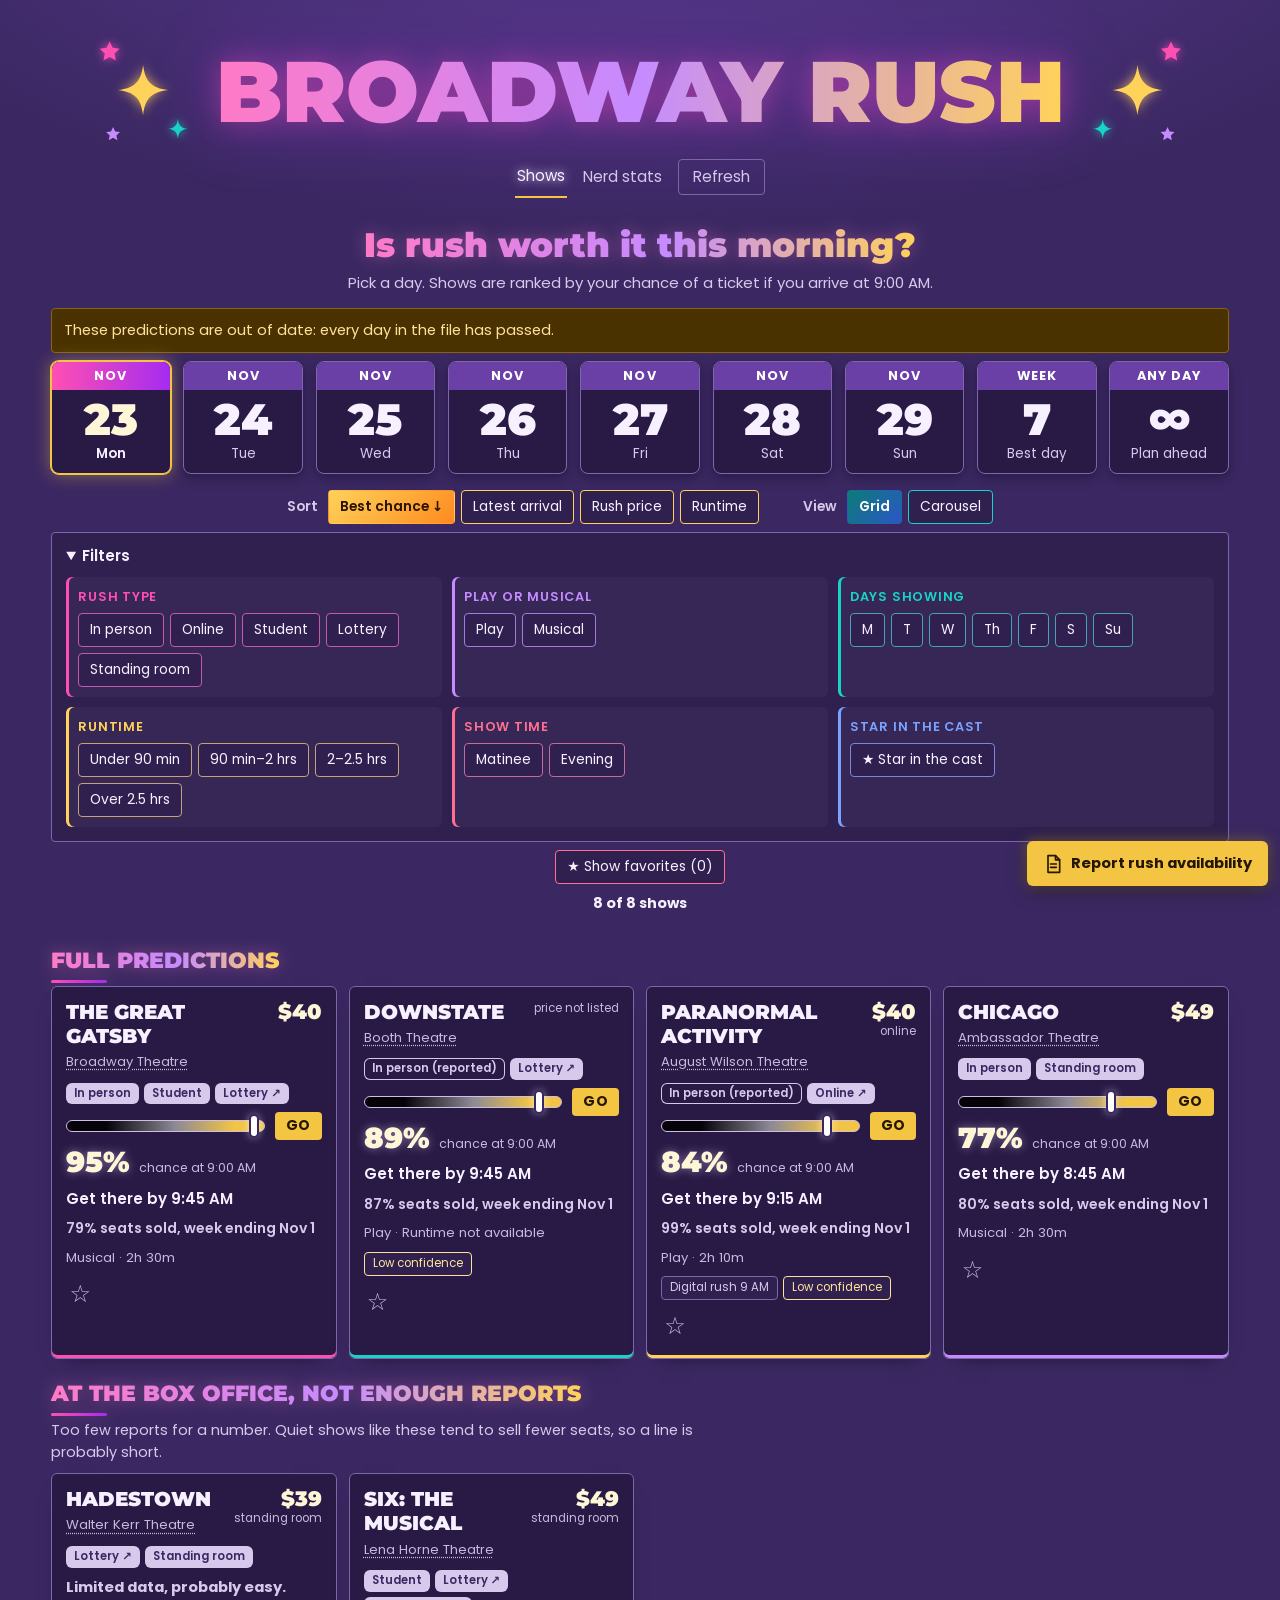
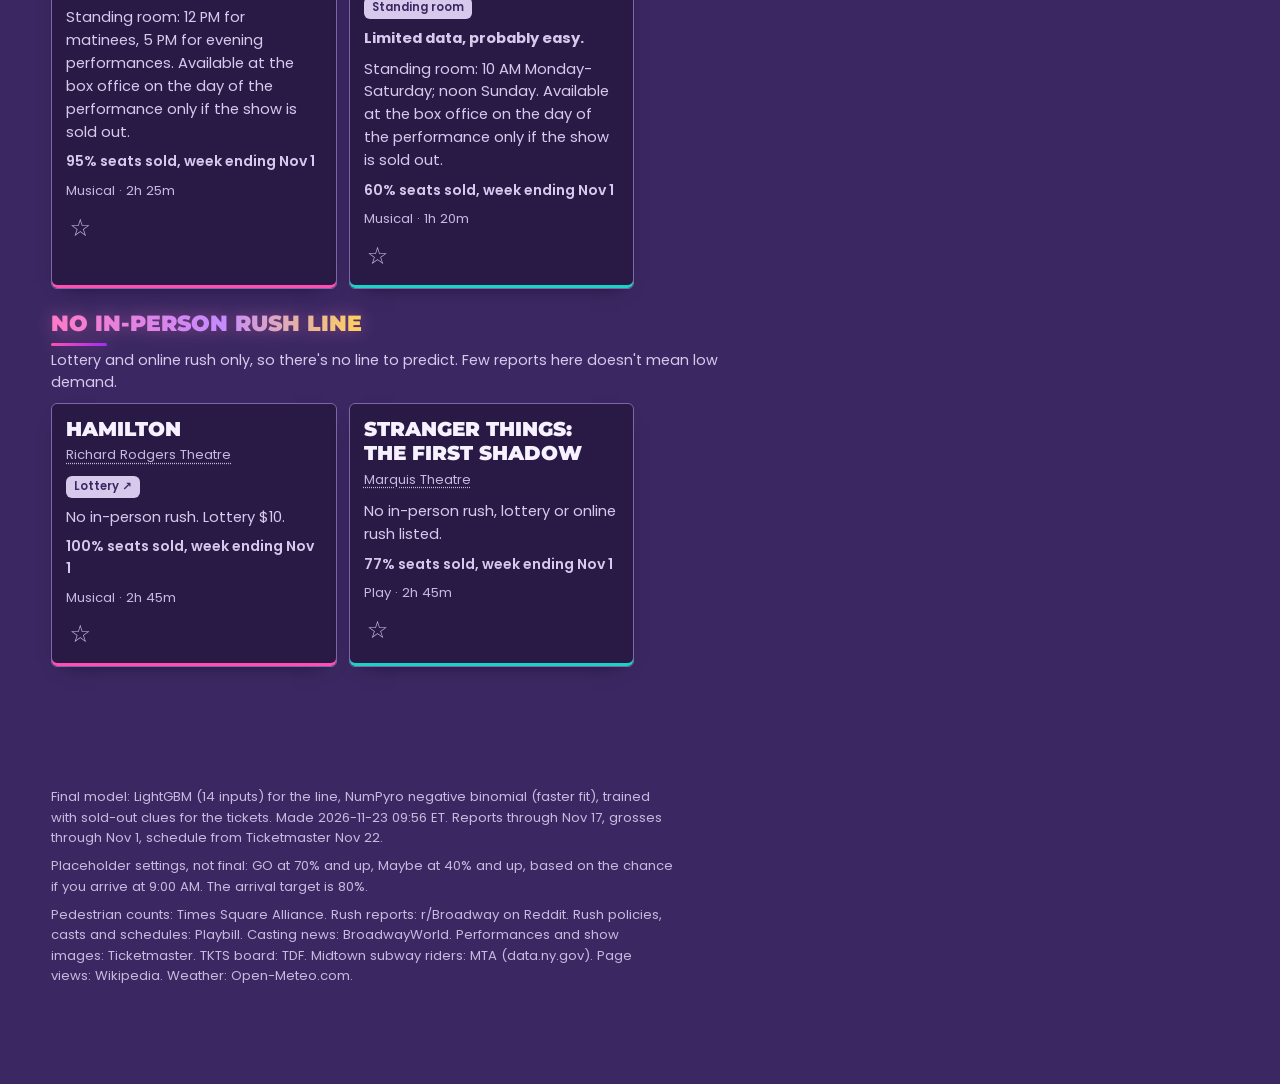
==== commit b87c675b: "ui updates round 1" ====
--- a/web/index.html
+++ b/web/index.html
@@ -10,7 +10,7 @@
   <link rel="preconnect" href="https://fonts.googleapis.com">
   <link rel="preconnect" href="https://fonts.gstatic.com" crossorigin>
   <link rel="stylesheet" href="https://fonts.googleapis.com/css2?family=Montserrat:wght@900&family=Poppins:ital,wght@0,400;0,500;0,600;0,700;1,400&display=swap">
-  <link rel="stylesheet" href="styles.css?v=20261123b">
+  <link rel="stylesheet" href="styles.css?v=20261123n13">
 </head>
 <body>
   <header class="site-header">
@@ -33,6 +33,6 @@
 
   <dialog id="modal" aria-labelledby="modal-title"></dialog>
   <div class="tooltip" id="tooltip" role="status" hidden></div>
-  <script src="app.js?v=20261123b"></script>
+  <script src="app.js?v=20261123n13"></script>
 </body>
 </html>
--- a/web/styles.css
+++ b/web/styles.css
@@ -533,3 +533,231 @@
 .carousel-arrow.prev { left: -20px; }
 .carousel-arrow.next { right: -20px; }
 @media (max-width: 699px) { .carousel-arrow { display: none; } }
+
+/* ======================================================================================================
+   N13 (SPEC 2.8, Rachel's UI round 2026-11-23). Each lettered block only applies under body.n13-<letter>,
+   which app.js sets from its N13 switches. Undo a piece: set its switch to false in app.js, or delete its block.
+   ====================================================================================================== */
+
+/* ===== N13 a: big centered title, taller header, stars, gradient text ===== */
+body.n13-a { --page-width: min(92%, calc(100% - 32px)); } /* 16px side gutters at phone width */
+body.n13-a .site-header { flex-direction: column; justify-content: center; align-items: center; gap: 14px; padding: 40px 0 24px; text-align: center; }
+body.n13-a .n13-title { display: flex; align-items: center; justify-content: center; gap: clamp(6px, 2.4vw, 28px); max-width: 100%; }
+body.n13-a .brand {
+  font-size: clamp(2.3rem, 7vw, 5.4rem); line-height: .95; text-align: center;
+  background: linear-gradient(90deg, #ff7ac6, #c58bff 50%, #ffd25a); -webkit-background-clip: text; background-clip: text; color: transparent;
+  text-shadow: none; filter: drop-shadow(0 0 14px rgba(255, 79, 179, .4)) drop-shadow(0 0 32px rgba(164, 44, 240, .35));
+}
+body.n13-a .n13-stars { position: relative; flex: 0 0 auto; width: clamp(34px, 7vw, 96px); height: clamp(48px, 8vw, 110px); }
+body.n13-a .n13-stars svg { position: absolute; animation: n13-twinkle 2.8s ease-in-out infinite; }
+body.n13-a .n13-s1 { width: 56%; left: 22%; top: 24%; fill: #ffd25a; filter: drop-shadow(0 0 6px rgba(255, 210, 90, .8)); }
+body.n13-a .n13-s2 { width: 26%; left: 0; top: 0; fill: #ff4fb3; animation-delay: .7s; filter: drop-shadow(0 0 5px rgba(255, 79, 179, .8)); }
+body.n13-a .n13-s3 { width: 22%; right: 0; bottom: 4%; fill: #19d3c5; animation-delay: 1.4s; filter: drop-shadow(0 0 5px rgba(25, 211, 197, .8)); }
+body.n13-a .n13-s4 { width: 18%; left: 8%; bottom: 0; fill: #c58bff; animation-delay: 2.1s; }
+body.n13-a .n13-stars.right { transform: scaleX(-1); }
+@keyframes n13-twinkle { 0%, 100% { opacity: 1; transform: scale(1); } 50% { opacity: .45; transform: scale(.78); } }
+@media (prefers-reduced-motion: reduce) { body.n13-a .n13-stars svg { animation: none; } }
+body.n13-a .site-nav { justify-content: center; }
+body.n13-a .brand:focus-visible { outline-offset: 6px; }
+/* ===== end N13 a ===== */
+
+/* ===== N13 b: centered page question + calendar-icon day strip across the full width ===== */
+body.n13-b .page-q { text-align: center; margin-left: auto; margin-right: auto; }
+body.n13-b .n13-cal { display: grid; grid-template-columns: repeat(9, minmax(0, 1fr)); gap: clamp(6px, 1vw, 14px); margin: 6px 0 16px; }
+body.n13-b .n13-cal-day {
+  display: flex; flex-direction: column; align-items: stretch; min-width: 0; padding: 0 0 8px; cursor: pointer; overflow: hidden;
+  background: var(--card); color: var(--ink); border: 1px solid var(--line); border-radius: 8px; text-align: center; font: inherit;
+  box-shadow: 0 4px 12px rgba(10, 4, 25, .35); transition: transform .15s ease, box-shadow .15s ease;
+}
+body.n13-b .n13-cal-day:hover { transform: translateY(-2px); border-color: var(--ink-3); }
+body.n13-b .n13-cal-band {
+  display: block; padding: 4px 2px; background: #6a3fa6; color: #fff; font-weight: 700; font-size: clamp(.66rem, 1vw, .82rem);
+  letter-spacing: .08em; text-transform: uppercase; white-space: nowrap; overflow: hidden; text-overflow: ellipsis;
+}
+body.n13-b .n13-cal-num { display: block; font-family: var(--font-display); font-weight: 900; font-size: clamp(1.6rem, 3.4vw, 2.9rem); line-height: 1.1; margin-top: 6px; }
+body.n13-b .n13-cal-wd { display: block; font-size: clamp(.74rem, 1.05vw, .9rem); color: var(--ink-2); }
+body.n13-b .n13-cal-day[aria-pressed="true"] { border-color: var(--gold); box-shadow: 0 0 0 1px var(--gold), 0 0 18px rgba(244, 197, 66, .45); }
+body.n13-b .n13-cal-day[aria-pressed="true"] .n13-cal-band { background: linear-gradient(90deg, #ff4fb3, #a42cf0); }
+body.n13-b .n13-cal-day[aria-pressed="true"] .n13-cal-num { color: var(--warm); }
+body.n13-b .n13-cal-day[aria-pressed="true"] .n13-cal-wd { color: var(--ink); font-weight: 600; }
+@media (max-width: 640px) {
+  body.n13-b .n13-cal { grid-template-columns: repeat(5, minmax(0, 1fr)); }
+  body.n13-b .n13-cal-day:last-child { grid-column: span 2; }
+}
+@media (prefers-reduced-motion: reduce) { body.n13-b .n13-cal-day { transition: none; } }
+/* ===== end N13 b ===== */
+
+/* ===== N13 c: Sort + View side by side, filter groups side by side, Nerd stats colors on the buttons ===== */
+/* Colors per group: the Nerd stats KPI gradients, darkened where white text sits on them (all 4.5:1 or better). */
+body.n13-c .n13-sortview { display: flex; flex-wrap: wrap; justify-content: center; align-items: center; gap: 10px 44px; }
+body.n13-c .n13-sortview .control-name { min-width: 0; margin-right: 4px; }
+body.n13-c .controls { justify-items: stretch; }
+body.n13-c .controls > .control-row { justify-content: center; }
+body.n13-c .result-line { justify-content: center; }
+body.n13-c .chip { transition: background .15s ease, border-color .15s ease; }
+body.n13-c .n13-sortview [data-sort][aria-pressed="true"] { background: linear-gradient(135deg, #ffd25a, #ff8a1f); color: #2a1400; border-color: transparent; }
+body.n13-c .n13-sortview [data-sort]:not([aria-pressed="true"]) { border-color: #ffd25a; }
+body.n13-c .n13-sortview [data-view][aria-pressed="true"] { background: linear-gradient(135deg, #0b7d75, #2c55c9); color: #fff; border-color: transparent; }
+body.n13-c .n13-sortview [data-view]:not([aria-pressed="true"]) { border-color: #19d3c5; }
+body.n13-c .fav-filter { border-color: #ff6f91; }
+body.n13-c .fav-filter[aria-pressed="true"] { background: linear-gradient(135deg, #c8235f, #8e0f3e); color: #fff; border-color: transparent; }
+body.n13-c .filters { padding: 6px 14px; }
+body.n13-c .filter-body { grid-template-columns: repeat(auto-fit, minmax(min(100%, 320px), 1fr)); gap: 10px; }
+body.n13-c .filters .control-row {
+  --c: #ff4fb3; --g: linear-gradient(135deg, #d4147a, #8a1fd0);
+  align-content: flex-start; padding: 10px 12px; border-radius: 6px; background: rgba(255, 255, 255, .03); box-shadow: inset 3px 0 0 var(--c);
+}
+body.n13-c .filters .control-row:nth-child(6n+2) { --c: #c58bff; --g: linear-gradient(135deg, #7b3fe4, #4b2bb8); }
+body.n13-c .filters .control-row:nth-child(6n+3) { --c: #19d3c5; --g: linear-gradient(135deg, #0b7d75, #2c55c9); }
+body.n13-c .filters .control-row:nth-child(6n+4) { --c: #ffd25a; --g: linear-gradient(135deg, #ffd25a, #ff8a1f); }
+body.n13-c .filters .control-row:nth-child(6n+5) { --c: #ff6f91; --g: linear-gradient(135deg, #c8235f, #8e0f3e); }
+body.n13-c .filters .control-row:nth-child(6n+6) { --c: #7aa2ff; --g: linear-gradient(135deg, #2c55c9, #4b2bb8); }
+body.n13-c .filters .control-name { flex: 1 0 100%; color: var(--c); font-size: .8rem; letter-spacing: .06em; text-transform: uppercase; }
+body.n13-c .filters .chip:not([aria-pressed="true"]) { border-color: color-mix(in srgb, var(--c) 55%, var(--line)); }
+body.n13-c .filters .chip[aria-pressed="true"] { background: var(--g); color: #fff; border-color: transparent; }
+body.n13-c .filters .control-row:nth-child(6n+4) .chip[aria-pressed="true"] { color: #2a1400; }
+/* ===== end N13 c ===== */
+
+/* ===== N13 f: Nerd stats gradient text and colors on the customer pages ===== */
+/* Same pink → violet → gold text gradient as the Nerd stats section titles (.ns-section > h2). */
+body.n13-f h1.page-q, body.n13-f .group-title, body.n13-f .strip-title, body.n13-f .detail-head h1,
+body.n13-f .detail-grid .panel > h2, body.n13-f .n13-dash .panel > h2 {
+  background: linear-gradient(90deg, #ff7ac6, #c58bff 55%, #ffd25a); -webkit-background-clip: text; background-clip: text; color: transparent;
+  text-shadow: none; filter: drop-shadow(0 0 8px rgba(255, 122, 198, .35));
+}
+body.n13-f h1.page-q { display: table; } /* shrink to the text so the gradient spans the words, still centered by N13 b */
+body.n13-f .group-title, body.n13-f .strip-title, body.n13-f .detail-head h1, body.n13-f .detail-grid .panel > h2, body.n13-f .n13-dash .panel > h2 { display: inline-block; }
+body.n13-f .group-title::after, body.n13-f .strip-title::after {
+  content: ""; display: block; width: 56px; height: 3px; margin-top: 6px; border-radius: 3px; background: linear-gradient(90deg, #ff4fb3, #a42cf0);
+}
+body.n13-f .detail-grid .panel h3, body.n13-f .n13-dash .panel h3 { color: #ffd25a; }
+/* Panels on the show page: the Nerd stats card look, a neon edge cycling magenta / teal / gold / violet. */
+body.n13-f .detail-grid .panel, body.n13-f .n13-dash .panel {
+  position: relative; overflow: hidden; border-color: transparent; --edge: #ff4fb3;
+  box-shadow: 0 8px 22px -12px rgba(10, 4, 25, .8), inset 3px 0 0 var(--edge);
+  background: repeating-radial-gradient(circle at 104% -30%, transparent 0 30px, rgba(255, 122, 198, .07) 31px 32px) no-repeat, var(--card);
+}
+body.n13-f .detail-grid .panel:nth-child(4n+2), body.n13-f .n13-dash .panel:nth-child(4n+2) { --edge: #19d3c5; }
+body.n13-f .detail-grid .panel:nth-child(4n+3), body.n13-f .n13-dash .panel:nth-child(4n+3) { --edge: #ffd25a; }
+body.n13-f .detail-grid .panel:nth-child(4n+4), body.n13-f .n13-dash .panel:nth-child(4n+4) { --edge: #c58bff; }
+/* Tiles: a neon edge along the bottom, cycling the same four colors. */
+body.n13-f .tile { --edge: #ff4fb3; box-shadow: inset 0 -3px 0 var(--edge), 0 8px 20px -14px rgba(10, 4, 25, .9); }
+body.n13-f .tile:nth-child(4n+2) { --edge: #19d3c5; }
+body.n13-f .tile:nth-child(4n+3) { --edge: #ffd25a; }
+body.n13-f .tile:nth-child(4n+4) { --edge: #c58bff; }
+body.n13-f .tile:hover { border-color: var(--edge); }
+body.n13-f .tile .chance { color: var(--warm); }
+body.n13-f .back { color: #ff9ad3; }
+/* ===== end N13 f ===== */
+
+/* ===== N13 g: the show page as a dashboard ===== */
+body.n13-g .n13-head { align-items: flex-start; }
+body.n13-g .n13-head-right { display: grid; justify-items: end; gap: 10px; margin-left: auto; }
+body.n13-g .n13-head .price { font-size: 1.8rem; }
+body.n13-g .n13-nerd-btn {
+  display: inline-flex; align-items: center; gap: 6px; padding: 9px 16px; border-radius: 6px; font-weight: 700; color: #fff; text-decoration: none;
+  background: linear-gradient(135deg, #7b3fe4, #4b2bb8); box-shadow: 0 6px 18px -8px rgba(164, 44, 240, .9); white-space: nowrap;
+}
+body.n13-g .n13-nerd-btn:hover { filter: brightness(1.15); }
+body.n13-g .n13-dash { display: grid; gap: 14px; }
+body.n13-g .n13-dash .panel { font-size: 1rem; }
+body.n13-g .n13-kpis { max-width: none; grid-template-columns: repeat(auto-fit, minmax(min(210px, 100%), 1fr)); }
+body.n13-g .n13-kpis .kpi-main b { font-size: 2.4rem; }
+body.n13-g .n13-row { display: grid; gap: 14px; grid-template-columns: minmax(0, 1fr); align-items: start; }
+@media (min-width: 860px) {
+  body.n13-g .n13-row.n2 { grid-template-columns: repeat(2, minmax(0, 1fr)); }
+  body.n13-g .n13-row.n3 { grid-template-columns: repeat(3, minmax(0, 1fr)); }
+  body.n13-g .n13-row.about-side.n2 { grid-template-columns: minmax(0, 3fr) minmax(0, 2fr); }
+}
+body.n13-g .n13-stack { display: grid; gap: 14px; align-content: start; min-width: 0; }
+body.n13-g .n13-pic { margin: 0; border-radius: var(--radius); overflow: hidden; border: 1px solid var(--line); box-shadow: 0 10px 26px -12px rgba(255, 79, 179, .55); }
+body.n13-g .n13-pic img { display: block; width: 100%; aspect-ratio: 16 / 9; object-fit: cover; }
+/* About this show: a short colored table */
+body.n13-g .n13-about-table { width: 100%; border-collapse: separate; border-spacing: 0 6px; font-size: 1rem; margin: 4px 0 6px; table-layout: fixed; }
+body.n13-g .n13-about-table th, body.n13-g .n13-about-table td { overflow-wrap: anywhere; white-space: normal; border-bottom: 0; }
+body.n13-g .n13-about-table tr { --c: #ff7ac6; }
+body.n13-g .n13-about-table tr:nth-child(5n+2) { --c: #19d3c5; }
+body.n13-g .n13-about-table tr:nth-child(5n+3) { --c: #ffd25a; }
+body.n13-g .n13-about-table tr:nth-child(5n+4) { --c: #c58bff; }
+body.n13-g .n13-about-table tr:nth-child(5n+5) { --c: #7aa2ff; }
+body.n13-g .n13-about-table th, body.n13-g .n13-about-table td { padding: 9px 12px; background: rgba(255, 255, 255, .04); text-align: left; vertical-align: top; }
+body.n13-g .n13-about-table th { width: 38%; color: var(--c); font-weight: 600; box-shadow: inset 3px 0 0 var(--c); border-radius: 4px 0 0 4px; }
+body.n13-g .n13-about-table td { color: var(--ink); font-weight: 600; border-radius: 0 4px 4px 0; }
+body.n13-g .n13-small { font-size: .82rem; margin: 4px 0 0; }
+/* Rush policy: full width, its offers in two columns */
+body.n13-g .n13-policy { display: grid; grid-template-columns: minmax(0, 1fr); column-gap: 32px; }
+@media (min-width: 700px) {
+  body.n13-g .n13-policy { grid-template-columns: repeat(2, minmax(0, 1fr)); }
+  body.n13-g .n13-policy > h2, body.n13-g .n13-policy > p { grid-column: 1 / -1; justify-self: start; }
+}
+body.n13-g .n13-why-cols { display: grid; gap: 4px 32px; }
+@media (min-width: 700px) { body.n13-g .n13-why-cols { grid-template-columns: repeat(2, minmax(0, 1fr)); } }
+body.n13-g .n13-why .n13-nerd-btn { margin-top: 8px; }
+@media (max-width: 520px) { body.n13-g .n13-head-right { margin-left: 0; justify-items: start; } }
+@media (max-width: 600px) {
+  body.n13-g .n13-kpis { grid-template-columns: repeat(2, minmax(0, 1fr)); gap: 10px; }
+  body.n13-g .n13-kpis .kpi { padding: 12px 12px 10px; }
+  body.n13-g .n13-kpis .kpi-main svg { display: none; }
+  body.n13-g .n13-kpis .kpi-main b { font-size: 1.6rem; }
+  body.n13-g .n13-kpis .kpi-foot { font-size: .72rem; }
+  body.n13-g .n13-about-table th { width: 42%; }
+}
+/* ===== end N13 g ===== */
+
+/* ===== N13 e: Nerd stats as a dashboard grid, jump buttons centered ===== */
+body.n13-e main > h1.sentence:not(.page-q), body.n13-e main > h1.sentence:not(.page-q) + .lede { text-align: center; margin-left: auto; margin-right: auto; }
+body.n13-e .ns-nav { justify-content: safe center; }
+body.n13-e .ns-section > h2 { display: table; margin: 0 auto; }
+body.n13-e .ns-section > .lede { text-align: center; margin-left: auto; margin-right: auto; }
+body.n13-e .ns-section .accuracy-grid { display: grid; grid-template-columns: repeat(12, minmax(0, 1fr)); gap: 14px; max-width: none; align-items: stretch; margin-top: 14px; }
+body.n13-e .ns-section .accuracy-grid > * { grid-column: span var(--span, 6); min-width: 0; }
+body.n13-e .faq-body { max-width: none; }
+body.n13-e .ns-kpis { max-width: none; }
+@media (max-width: 860px) { body.n13-e .ns-section .accuracy-grid > * { grid-column: 1 / -1; } }
+/* ===== end N13 e ===== */
+
+/* ===== N13 d: 3D coverflow carousel (geometry from docs/reference/glassy-coverflow-carousel.md) ===== */
+body.n13-d .cf { margin: 6px 0 10px; }
+body.n13-d .cf-stage {
+  position: relative; overflow: hidden; transform-style: preserve-3d; touch-action: pan-y; user-select: none; -webkit-user-select: none;
+  min-height: 360px; border-radius: var(--radius); outline-offset: 4px; cursor: grab;
+}
+body.n13-d .cf-stage:active { cursor: grabbing; }
+body.n13-d .cf-deck { position: absolute; inset: 0; transform-style: preserve-3d; }
+body.n13-d .cf-card {
+  position: absolute; left: 50%; top: 14px; margin-left: 0; translate: -50% 0; transform-style: preserve-3d; will-change: transform;
+  transition: transform .7s cubic-bezier(.22, 1, .36, 1), opacity .5s ease;
+}
+body.n13-d .cf-card > .tile { box-shadow: 0 18px 40px -18px rgba(10, 4, 25, .95); }
+body.n13-d .cf-card::after {
+  content: ""; position: absolute; inset: 0; border-radius: var(--radius); background: #12081f; opacity: var(--dim, 0); pointer-events: none;
+  transition: opacity .5s ease;
+}
+body.n13-d .cf-card.is-center > .tile { border-color: #ff7ac6; box-shadow: 0 0 0 1px #ff7ac6, 0 18px 44px -14px rgba(255, 79, 179, .6); }
+body.n13-d .cf-card:not(.is-center) { cursor: pointer; }
+body.n13-d .cf-floor {
+  position: absolute; left: 18%; right: 18%; bottom: 2px; height: 34px; border-radius: 50%;
+  background: radial-gradient(closest-side, rgba(164, 44, 240, .55), transparent); filter: blur(8px);
+}
+body.n13-d .cf-info { display: grid; justify-items: center; gap: 6px; text-align: center; margin-top: 8px; }
+body.n13-d .cf-title {
+  margin: 0; font-family: var(--font-display); font-weight: 900; text-transform: uppercase; font-size: clamp(1.2rem, 2.6vw, 1.7rem); line-height: 1.15;
+  background: linear-gradient(90deg, #ff7ac6, #c58bff 55%, #ffd25a); -webkit-background-clip: text; background-clip: text; color: transparent;
+  max-width: 100%;
+}
+body.n13-d .cf-sub { margin: 0; color: var(--ink-2); font-size: .9rem; }
+body.n13-d .cf-dock {
+  display: inline-flex; align-items: center; gap: 6px; padding: 4px 6px 4px 14px; border-radius: 999px;
+  background: var(--card); border: 1px solid #a42cf0; box-shadow: 0 6px 18px -8px rgba(164, 44, 240, .8);
+}
+body.n13-d .cf-count { font-variant-numeric: tabular-nums; font-weight: 700; color: var(--ink); letter-spacing: .04em; }
+body.n13-d .cf-sep { width: 1px; height: 22px; background: var(--line); margin: 0 4px; }
+body.n13-d .cf-btn {
+  width: 40px; height: 40px; border-radius: 50%; border: 0; cursor: pointer; font-size: 1.5rem; line-height: 1; color: #fff;
+  background: linear-gradient(135deg, #d4147a, #8a1fd0);
+}
+body.n13-d .cf-btn:hover { filter: brightness(1.15); }
+body.n13-d .cf-hint { margin: 0; color: var(--ink-3); font-size: .8rem; }
+body.n13-d .cf-live { position: absolute; width: 1px; height: 1px; overflow: hidden; clip: rect(0 0 0 0); white-space: nowrap; }
+@media (prefers-reduced-motion: reduce) { body.n13-d .cf-card, body.n13-d .cf-card::after { transition: none; } }
+/* ===== end N13 d ===== */
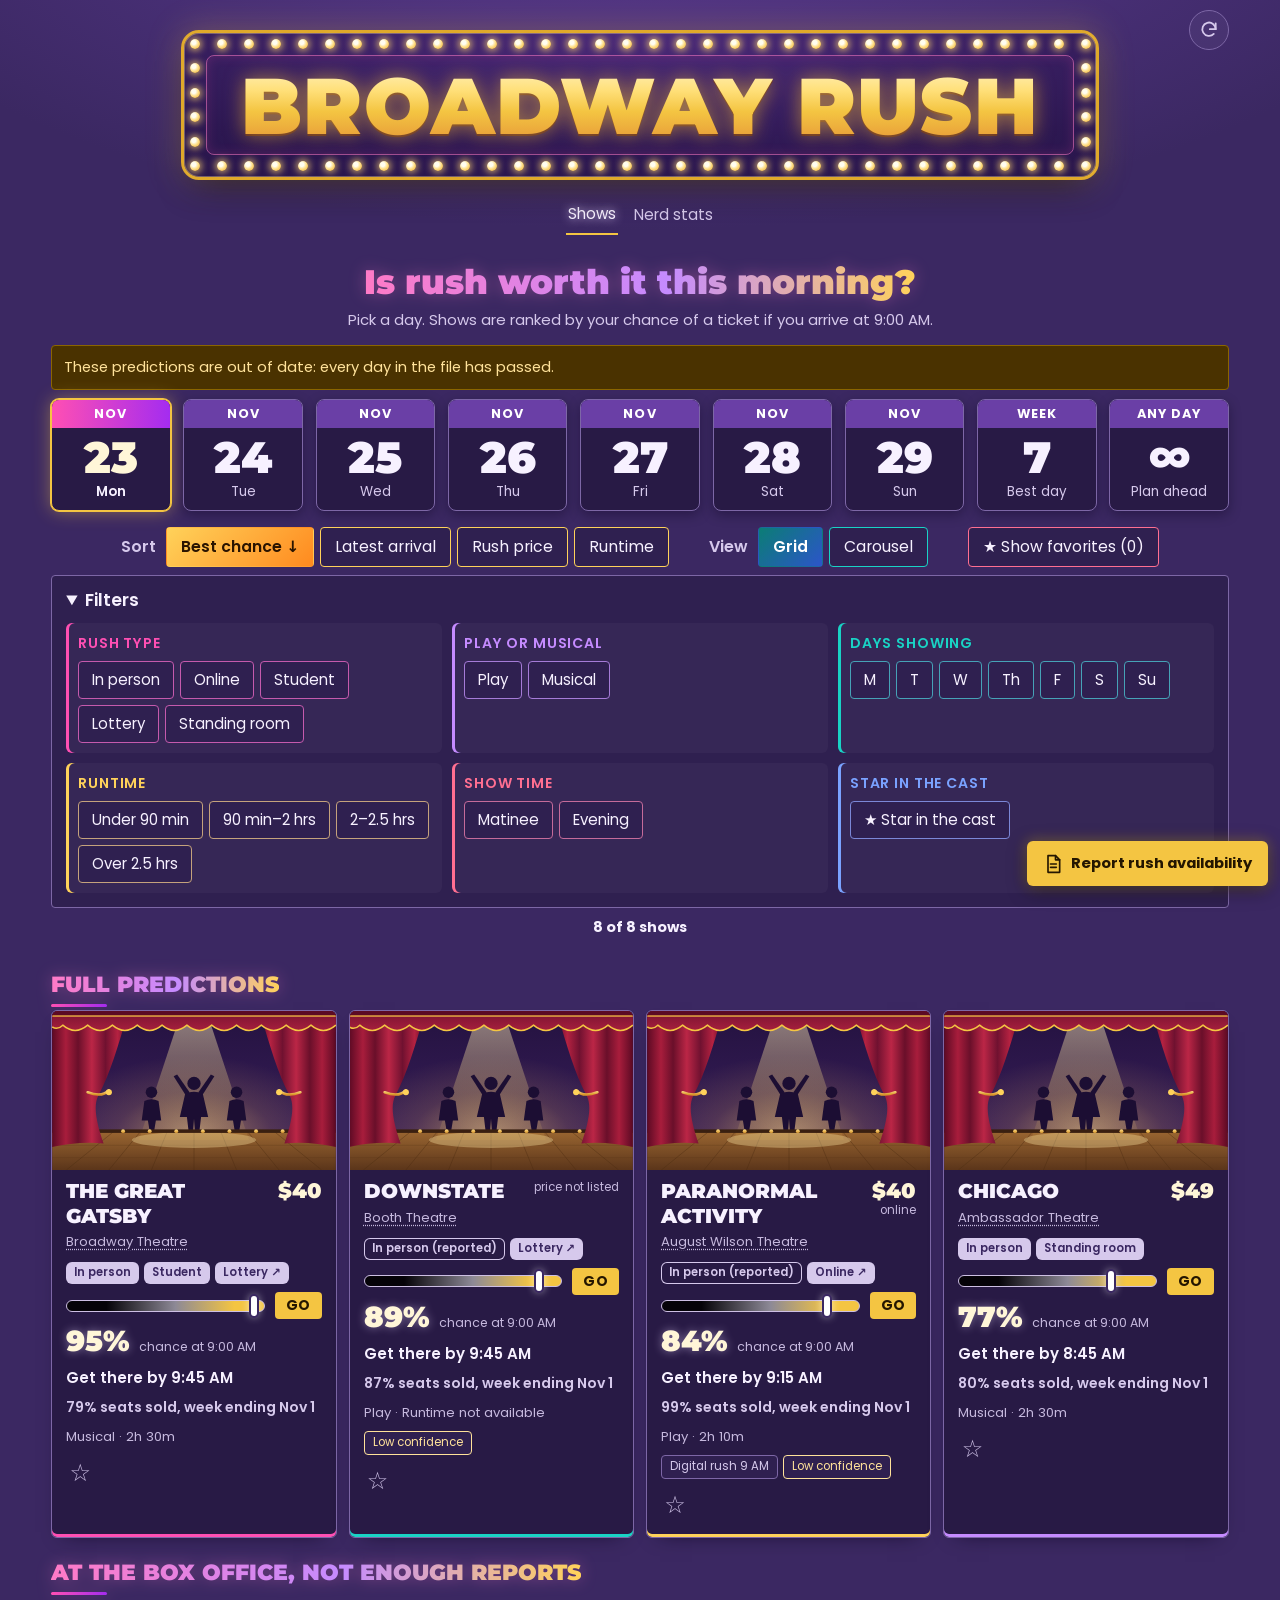
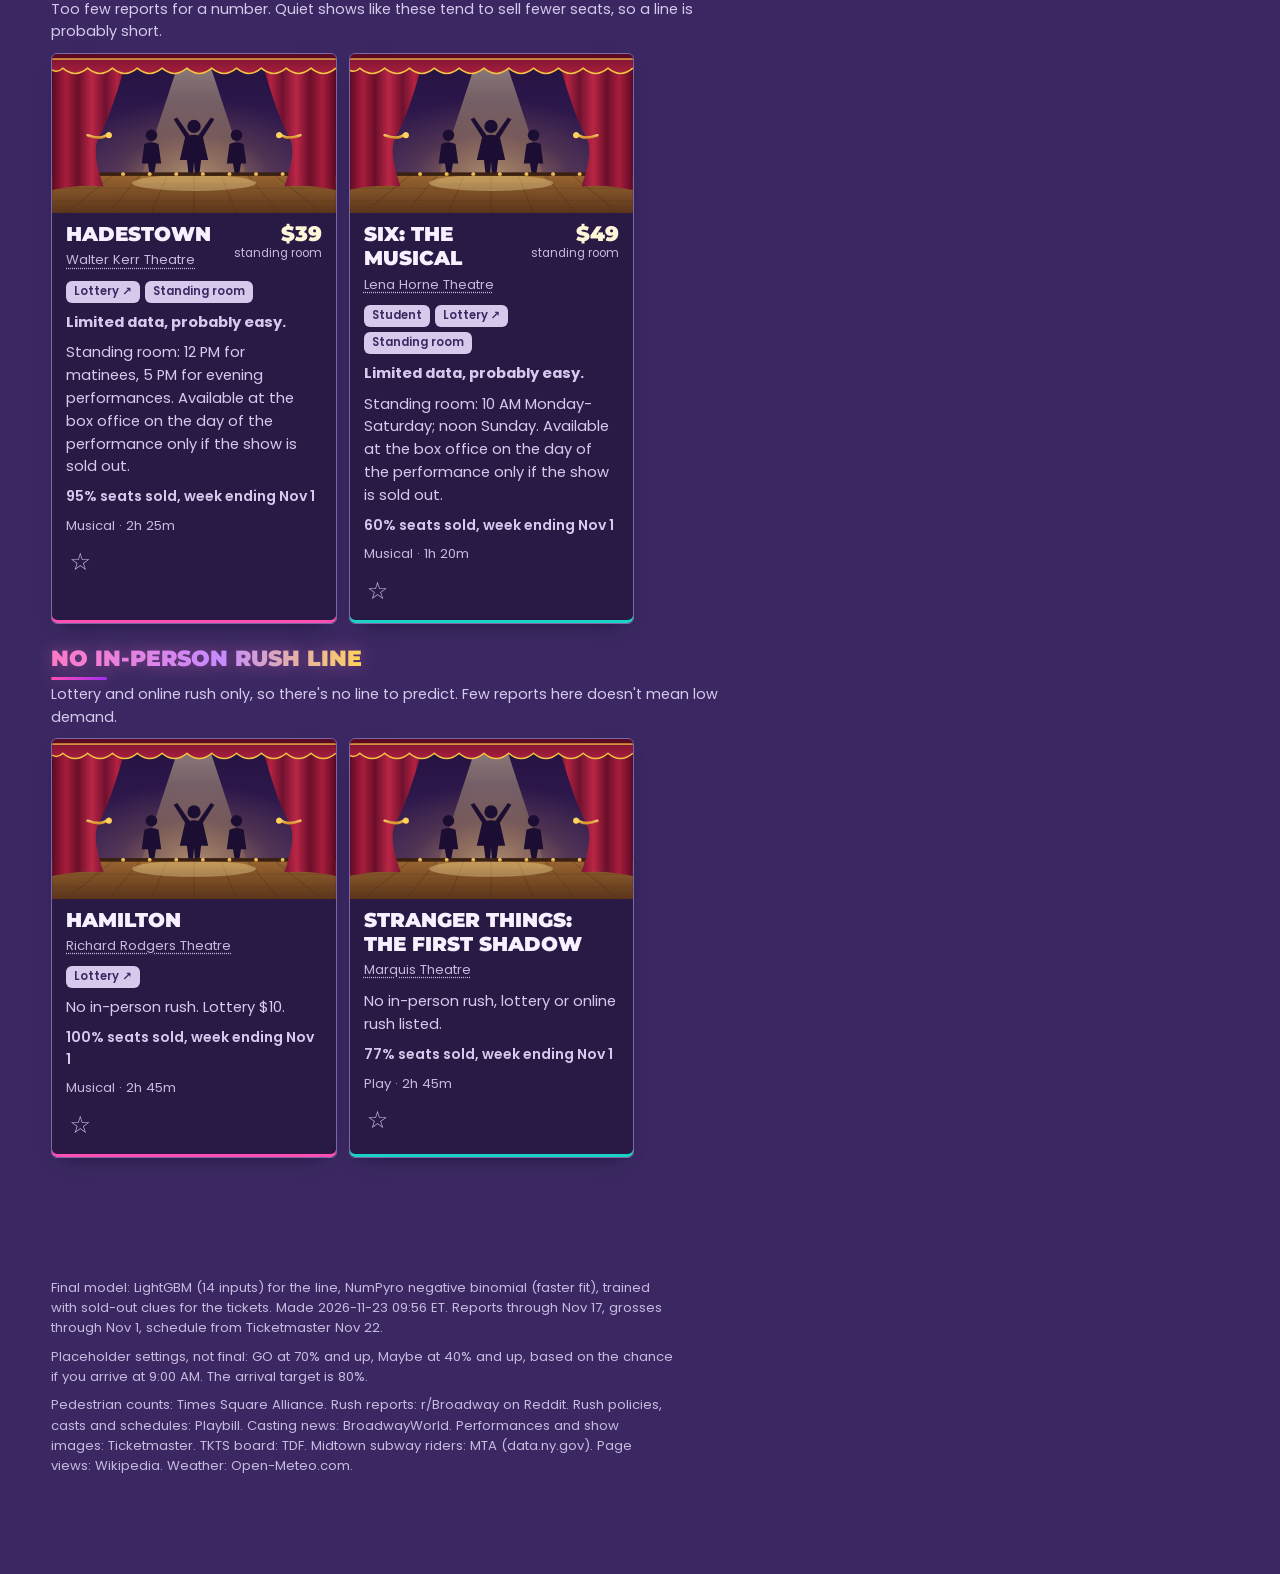
==== commit 96eb6a0a: "ui updates round 2" ====
--- a/web/index.html
+++ b/web/index.html
@@ -10,7 +10,7 @@
   <link rel="preconnect" href="https://fonts.googleapis.com">
   <link rel="preconnect" href="https://fonts.gstatic.com" crossorigin>
   <link rel="stylesheet" href="https://fonts.googleapis.com/css2?family=Montserrat:wght@900&family=Poppins:ital,wght@0,400;0,500;0,600;0,700;1,400&display=swap">
-  <link rel="stylesheet" href="styles.css?v=20261123n13">
+  <link rel="stylesheet" href="styles.css?v=20261123n14">
 </head>
 <body>
   <header class="site-header">
@@ -33,6 +33,6 @@
 
   <dialog id="modal" aria-labelledby="modal-title"></dialog>
   <div class="tooltip" id="tooltip" role="status" hidden></div>
-  <script src="app.js?v=20261123n13"></script>
+  <script src="app.js?v=20261123n14"></script>
 </body>
 </html>
--- a/web/styles.css
+++ b/web/styles.css
@@ -761,3 +761,201 @@
 body.n13-d .cf-live { position: absolute; width: 1px; height: 1px; overflow: hidden; clip: rect(0 0 0 0); white-space: nowrap; }
 @media (prefers-reduced-motion: reduce) { body.n13-d .cf-card, body.n13-d .cf-card::after { transition: none; } }
 /* ===== end N13 d ===== */
+
+/* ======================================================================================================
+   N14 (SPEC 2.8, Rachel's UI round 2, 2026-11-23). Same rules as N13: each block only applies under
+   body.n14-<letter>, set from the N14 switches in app.js. Undo a piece: switch it off, or delete its block.
+   ====================================================================================================== */
+
+/* ===== N14 d: show page, predictions first; gold headings; no side stripes; no holes; middle 2/3 ===== */
+@media (min-width: 1100px) { body.n14-d main.n14-narrow { width: min(var(--page-width), 66.6vw); } }
+body.n14-d .n14-page { display: grid; gap: 14px; }
+body.n14-d .n14-head { display: grid; grid-template-columns: minmax(0, 1fr); gap: 14px; align-items: center; margin-bottom: 0; }
+@media (min-width: 700px) { body.n14-d .n14-head { grid-template-columns: minmax(180px, 34%) minmax(0, 1fr) auto; } }
+body.n14-d .n14-head-right { display: grid; justify-items: end; gap: 10px; align-self: start; }
+@media (max-width: 699px) { body.n14-d .n14-head-right { justify-items: start; } }
+body.n14-d .n14-head .price { font-size: 1.8rem; }
+body.n14-d .n14-show-pic { margin: 0; border-radius: var(--radius); overflow: hidden; border: 1px solid rgba(244, 197, 66, .45); box-shadow: 0 10px 26px -14px rgba(10, 4, 25, .9); }
+body.n14-d .n14-show-pic img { display: block; width: 100%; aspect-ratio: 16 / 9; object-fit: cover; }
+/* Top row: the prediction and the line, side by side, same height */
+body.n14-d .n14-top { display: grid; gap: 14px; grid-template-columns: minmax(0, 1fr); align-items: stretch; }
+@media (min-width: 760px) { body.n14-d .n14-top:not(.single) { grid-template-columns: repeat(2, minmax(0, 1fr)); } }
+body.n14-d .n14-predict .statement { font-size: 1.3rem; line-height: 1.35; margin-top: 4px; }
+body.n14-d .n14-predict .statement b { font-family: var(--font-display); font-weight: 900; font-size: 2.6rem; color: var(--warm); text-shadow: 0 0 14px rgba(244, 197, 66, .45); }
+body.n14-d .n14-predict .statement span { font-size: .92rem !important; }
+@media (max-width: 600px) { body.n14-d .n14-predict .statement { font-size: 1.1rem; } body.n14-d .n14-predict .statement b { font-size: 1.9rem; } }
+body.n14-d .n14-predict .notice { background: rgba(244, 197, 66, .08); color: var(--ink-2); border: 0; box-shadow: inset 2px 0 0 var(--gold); font-size: .84rem; }
+body.n14-d .n14-line > p:first-of-type { font-size: 1.05rem; color: var(--ink); }
+/* Below: two columns that end at the same height (the last panel in each stretches) */
+body.n14-d .n14-cols { display: grid; gap: 14px; grid-template-columns: minmax(0, 1fr); align-items: stretch; }
+@media (min-width: 760px) { body.n14-d .n14-cols { grid-template-columns: repeat(2, minmax(0, 1fr)); } }
+body.n14-d .n14-col { display: flex; flex-direction: column; gap: 14px; min-width: 0; }
+body.n14-d .n14-col:empty { display: none; }
+body.n14-d .n14-cols.dealt .n14-col > :last-child { flex-grow: 1; }
+body.n14-d .n14-cols.single, body.n14-d .n14-cols:not(.dealt):not(.measuring) { grid-template-columns: minmax(0, 1fr); }
+body.n14-d .n14-cols.measuring { grid-template-columns: repeat(2, minmax(0, 1fr)); } /* measure panels at their real (half) width */
+/* Gold headings and no colored side lines on this page (the show name keeps its gradient) */
+body.n14-d .n14-page .panel { box-shadow: 0 8px 22px -12px rgba(10, 4, 25, .8); border: 1px solid rgba(244, 197, 66, .16); }
+body.n14-d .n14-page .panel > h2 {
+  display: block; background: none; -webkit-background-clip: border-box; background-clip: border-box; color: var(--gold);
+  filter: none; text-shadow: 0 0 10px rgba(244, 197, 66, .3);
+}
+body.n14-d .n14-page .panel h3 { color: var(--warm); }
+body.n14-d .n14-page .n13-about-table tr { --c: var(--gold); }
+body.n14-d .n14-page .n13-about-table th { color: var(--ink-2); }
+/* Rush policy across the full width, its offers in two columns */
+body.n14-d .n14-policy { display: grid; grid-template-columns: minmax(0, 1fr); column-gap: 32px; }
+@media (min-width: 700px) {
+  body.n14-d .n14-policy { grid-template-columns: repeat(2, minmax(0, 1fr)); }
+  body.n14-d .n14-policy > h2, body.n14-d .n14-policy > p { grid-column: 1 / -1; }
+}
+/* ===== end N14 d ===== */
+
+/* ===== N14 a: gold marquee sign around the title, gently chasing bulbs (replaces N13 a's side stars) ===== */
+body.n14-a .site-header { padding-top: 30px; }
+body.n14-a .n14-marquee {
+  position: relative; display: inline-block; max-width: 100%; padding: 34px clamp(30px, 4.5vw, 62px) 32px; border-radius: 18px; text-align: center;
+  background: radial-gradient(120% 150% at 50% 0%, #4b2a7a 0%, #2d1852 58%, #241345 100%);
+  border: 3px solid #e0a92a;
+  box-shadow: inset 0 0 0 1px rgba(255, 230, 160, .35), 0 0 34px rgba(244, 197, 66, .28), 0 16px 34px -14px rgba(10, 4, 25, .95);
+}
+/* A thin pink inner frame inside the bulbs: the little bit of pink */
+body.n14-a .n14-marquee::after {
+  content: ""; position: absolute; inset: 22px; border: 1px solid rgba(255, 122, 198, .55); border-radius: 8px; pointer-events: none;
+  box-shadow: 0 0 12px rgba(255, 79, 179, .18) inset;
+}
+body.n14-a .brand {
+  position: relative; z-index: 1; font-size: clamp(2.1rem, 6.2vw, 5rem); line-height: .98; letter-spacing: .015em;
+  background: linear-gradient(180deg, #fff7d6 0%, #ffe07a 34%, #f4c542 56%, #e9a23a 82%, #d9812c 100%);
+  -webkit-background-clip: text; background-clip: text; color: transparent; text-shadow: none;
+  filter: drop-shadow(0 0 10px rgba(255, 210, 90, .5)) drop-shadow(0 2px 0 rgba(110, 45, 10, .75));
+}
+body.n14-a .n14-bulbs { position: absolute; inset: 0; pointer-events: none; }
+body.n14-a .n14-bulb {
+  position: absolute; width: 10px; height: 10px; margin: -5px 0 0 -5px; border-radius: 50%;
+  background: radial-gradient(circle at 38% 35%, #fffdf0 0 22%, #ffe08a 50%, #e9a422 100%);
+  box-shadow: 0 0 7px 2px rgba(255, 214, 110, .7);
+  animation: n14-chase 3.6s ease-in-out infinite;
+}
+body.n14-a .n14-bulb.b1 { animation-delay: 1.2s; }
+body.n14-a .n14-bulb.b2 { animation-delay: 2.4s; }
+@keyframes n14-chase { 0%, 100% { opacity: 1; } 50% { opacity: .62; box-shadow: 0 0 3px 1px rgba(255, 214, 110, .35); } }
+@media (prefers-reduced-motion: reduce) { body.n14-a .n14-bulb { animation: none; } }
+@media (max-width: 500px) {
+  body.n14-a .n14-marquee { padding: 30px 26px 28px; border-radius: 14px; }
+  body.n14-a .n14-marquee::after { inset: 20px; }
+  body.n14-a .n14-bulb { width: 8px; height: 8px; margin: -4px 0 0 -4px; }
+}
+/* ===== end N14 a ===== */
+
+/* ===== N14 b: a bit bigger Sort / View / Filters text; Show favorites on the Sort and View row ===== */
+body.n14-b .n13-sortview, body.n14-b .controls > .control-row { gap: 12px 40px; }
+body.n14-b .n13-sortview .control-name, body.n14-b .controls > .control-row > .control-name { font-size: 1rem; }
+body.n14-b .n13-sortview .chip, body.n14-b .n14-favrow .chip { font-size: .98rem; min-height: 40px; padding: 6px 14px; }
+body.n14-b .filters summary { font-size: 1.08rem; }
+body.n14-b .filters .control-name { font-size: .88rem; }
+body.n14-b .filters .chip { font-size: .94rem; min-height: 38px; padding: 5px 13px; }
+body.n14-b .n14-favrow { gap: 6px; }
+/* ===== end N14 b ===== */
+
+/* ===== N14 c: one image shape everywhere (16:9, cropped to fill) + the stage drawing for shows without a photo ===== */
+body.n14-c .tile-img, body.n14-c .n14-show-pic img, body.n14-c .n13-pic img { aspect-ratio: 16 / 9; object-fit: cover; object-position: center; height: auto; }
+body.n14-c .n14-img.n14-stage { background: #241240; }
+/* ===== end N14 c ===== */
+
+/* ===== N14 f: busiest-shows grid: light-pink hover that keeps the level, pink info line, bigger show names ===== */
+body.n14-f .heat td.heat-0 { --lvl: transparent; }
+body.n14-f .heat td.heat-1 { --lvl: color-mix(in srgb, var(--gold) 10%, var(--card)); }
+body.n14-f .heat td.heat-2 { --lvl: color-mix(in srgb, var(--gold) 24%, var(--card)); }
+body.n14-f .heat td.heat-3 { --lvl: color-mix(in srgb, var(--gold) 40%, var(--card)); }
+body.n14-f .heat td.heat-4 { --lvl: color-mix(in srgb, var(--gold) 66%, var(--card)); }
+body.n14-f .heat td.heat-5 { --lvl: var(--gold); }
+/* Row hover no longer paints over the levels */
+body.n14-f .ns-section .heat tbody tr:hover td, body.n14-f .heat tbody td { background: var(--lvl); }
+body.n14-f .heat tbody td { cursor: default; transition: background .12s ease; }
+body.n14-f .ns-section .heat tbody tr td:hover, body.n14-f .ns-section .heat tbody tr td:focus, body.n14-f .ns-section .heat tbody tr td.n14-hot {
+  background: color-mix(in srgb, #ffc9e6 64%, var(--lvl)); color: #3a0d27; box-shadow: inset 0 0 0 2px #ff7ac6; outline: none;
+}
+body.n14-f .n14-heat-info {
+  margin: 4px 0 10px; padding: 8px 12px; border-radius: 6px; min-height: 2.6em; max-width: none;
+  background: rgba(255, 79, 179, .16); border: 1px solid rgba(255, 122, 198, .6); color: var(--ink); font-size: .92rem;
+}
+body.n14-f .n14-heat-info b { color: #ffb3dc; }
+body.n14-f .heat th:first-child { width: 27%; padding-right: 10px; }
+body.n14-f .heat tbody th { font-size: .95rem; line-height: 1.2; }
+@media (max-width: 600px) { body.n14-f .heat th:first-child { width: 34%; } body.n14-f .heat tbody th { font-size: .8rem; } }
+/* ===== end N14 f ===== */
+
+/* ===== N14 e: Refresh icon top right with a hover label; bigger Nerd stats jump buttons ===== */
+body.n14-e .site-header { position: relative; }
+body.n14-e .n14-refresh {
+  position: absolute; top: 10px; right: 0; width: 40px; height: 40px; min-height: 0; padding: 0; border-radius: 50%;
+  display: grid; place-items: center; color: var(--ink-2); background: rgba(255, 255, 255, .04); border: 1px solid var(--line);
+}
+body.n14-e .n14-refresh:hover, body.n14-e .n14-refresh:focus-visible { color: var(--gold); border-color: var(--gold); }
+body.n14-e .n14-refresh:hover svg { transform: rotate(-40deg); }
+body.n14-e .n14-refresh svg { transition: transform .3s ease; }
+body.n14-e .n14-refresh-label {
+  position: absolute; right: 0; top: calc(100% + 6px); padding: 3px 9px; border-radius: 4px; white-space: nowrap; font-size: .8rem;
+  background: var(--card); color: var(--ink); border: 1px solid var(--line); opacity: 0; pointer-events: none; transition: opacity .15s ease;
+}
+body.n14-e .n14-refresh:hover .n14-refresh-label, body.n14-e .n14-refresh:focus-visible .n14-refresh-label { opacity: 1; }
+@media (max-width: 600px) { body.n14-e .site-header { padding-top: 56px; } body.n14-e .n14-refresh { top: 8px; } }
+@media (prefers-reduced-motion: reduce) { body.n14-e .n14-refresh svg { transition: none; } }
+body.n14-e .ns-nav { gap: 8px; padding: 10px 0; }
+body.n14-e .ns-nav .chip { font-size: 1.02rem; min-height: 44px; padding: 8px 18px; border-color: rgba(244, 197, 66, .55); }
+body.n14-e .ns-nav .chip:hover { border-color: var(--gold); color: var(--warm); }
+/* ===== end N14 e ===== */
+
+/* ===== N14 g: Nerd stats as a real dashboard: paired panels, gold headings, things to click ===== */
+body.n14-g .ns-section .accuracy-grid.n14-grid { display: grid; grid-template-columns: repeat(12, minmax(0, 1fr)); gap: 14px; max-width: none; align-items: stretch; margin-top: 14px; }
+body.n14-g .ns-section .accuracy-grid.n14-grid > * { grid-column: span var(--span, 6); min-width: 0; }
+@media (max-width: 860px) { body.n14-g .ns-section .accuracy-grid.n14-grid > * { grid-column: 1 / -1; } }
+body.n14-g .ns-section { margin-top: 30px; }
+/* Gold question headings and gold panel edges (no pink or teal stripes) */
+body.n14-g .ns-section .faq > summary h3 { color: var(--gold); font-size: 1.05rem; text-shadow: 0 0 10px rgba(244, 197, 66, .25); }
+body.n14-g .ns-section .panel, body.n14-g .ns-section .panel:nth-child(3n+2), body.n14-g .ns-section .panel:nth-child(3n+3) {
+  box-shadow: 0 8px 22px -12px rgba(10, 4, 25, .8); border: 1px solid rgba(244, 197, 66, .18);
+}
+body.n14-g .faq-body { max-width: none; }
+/* Score tables: bigger text, less air */
+body.n14-g .ns-section table { font-size: .98rem; }
+body.n14-g .ns-section th, body.n14-g .ns-section td { padding: 8px 10px; }
+body.n14-g .ns-section td { white-space: normal; }
+/* A panel you jumped to glows briefly */
+body.n14-g .n14-flash { animation: n14-flash 1.6s ease-out; }
+@keyframes n14-flash { 0% { box-shadow: 0 0 0 3px var(--gold), 0 0 30px rgba(244, 197, 66, .5); } 100% { box-shadow: 0 8px 22px -12px rgba(10, 4, 25, .8); } }
+@media (prefers-reduced-motion: reduce) { body.n14-g .n14-flash { animation: none; } }
+body.n14-g .n14-click { cursor: pointer; }
+body.n14-g .kpi.n14-click { transition: transform .15s ease; }
+body.n14-g .kpi.n14-click:hover, body.n14-g .kpi.n14-click:focus-visible { transform: translateY(-3px); }
+/* Line growth: chart with its toggles on the side */
+body.n14-g .n14-split { display: grid; grid-template-columns: minmax(0, 1fr) minmax(150px, 34%); gap: 16px; align-items: start; margin-bottom: 8px; }
+@media (max-width: 600px) { body.n14-g .n14-split { grid-template-columns: minmax(0, 1fr); } }
+body.n14-g .n14-chartbox { min-width: 0; }
+body.n14-g .n14-side { display: grid; gap: 10px; align-content: start; font-size: .92rem; }
+body.n14-g .n14-side p { margin: 0; }
+body.n14-g .n14-toggles { display: flex; flex-wrap: wrap; gap: 6px; align-items: center; }
+body.n14-g .n14-side-label { flex: 1 0 100%; font-size: .78rem; letter-spacing: .06em; text-transform: uppercase; color: var(--ink-2); }
+body.n14-g .n14-toggle {
+  display: inline-flex; align-items: center; gap: 8px; padding: 6px 12px; min-height: 36px; border-radius: 4px; cursor: pointer;
+  background: rgba(255, 255, 255, .04); color: var(--ink); border: 1px solid var(--line); font-size: .9rem;
+}
+body.n14-g .n14-toggle i { width: 18px; height: 0; border-top: 3px solid var(--c); }
+body.n14-g .n14-toggle i.dashed { border-top-style: dashed; }
+body.n14-g .n14-toggle[aria-pressed="false"] { opacity: .5; text-decoration: line-through; }
+body.n14-g .n14-toggle[aria-pressed="true"] { border-color: var(--gold); }
+/* Info lines and the show card */
+body.n14-g .n14-info {
+  margin: 10px 0 0; padding: 8px 12px; border-radius: 6px; max-width: none; font-size: .92rem; min-height: 2.6em;
+  background: rgba(244, 197, 66, .08); border: 1px solid rgba(244, 197, 66, .4); color: var(--ink);
+}
+body.n14-g .n14-info b { color: var(--warm); }
+body.n14-g .n14-card-links { display: flex; flex-wrap: wrap; gap: 6px 16px; margin-top: 6px; }
+body.n14-g .n14-card-links a { color: var(--gold); font-weight: 600; }
+body.n14-g .funnel-row { cursor: default; border-radius: 6px; }
+body.n14-g .funnel-row.n14-hot, body.n14-g .funnel-row:focus-visible { background: rgba(244, 197, 66, .1); outline: none; }
+body.n14-g .bar-row.n14-click:hover, body.n14-g .bar-row.n14-hot, body.n14-g .bar-row.n14-click:focus-visible { background: rgba(244, 197, 66, .1); outline: none; border-radius: 4px; }
+body.n14-g .n14-show-link { color: inherit; text-decoration: none; }
+body.n14-g .n14-show-link:hover, body.n14-g .n14-show-link:focus-visible { color: var(--gold); text-decoration: underline; }
+/* ===== end N14 g ===== */
